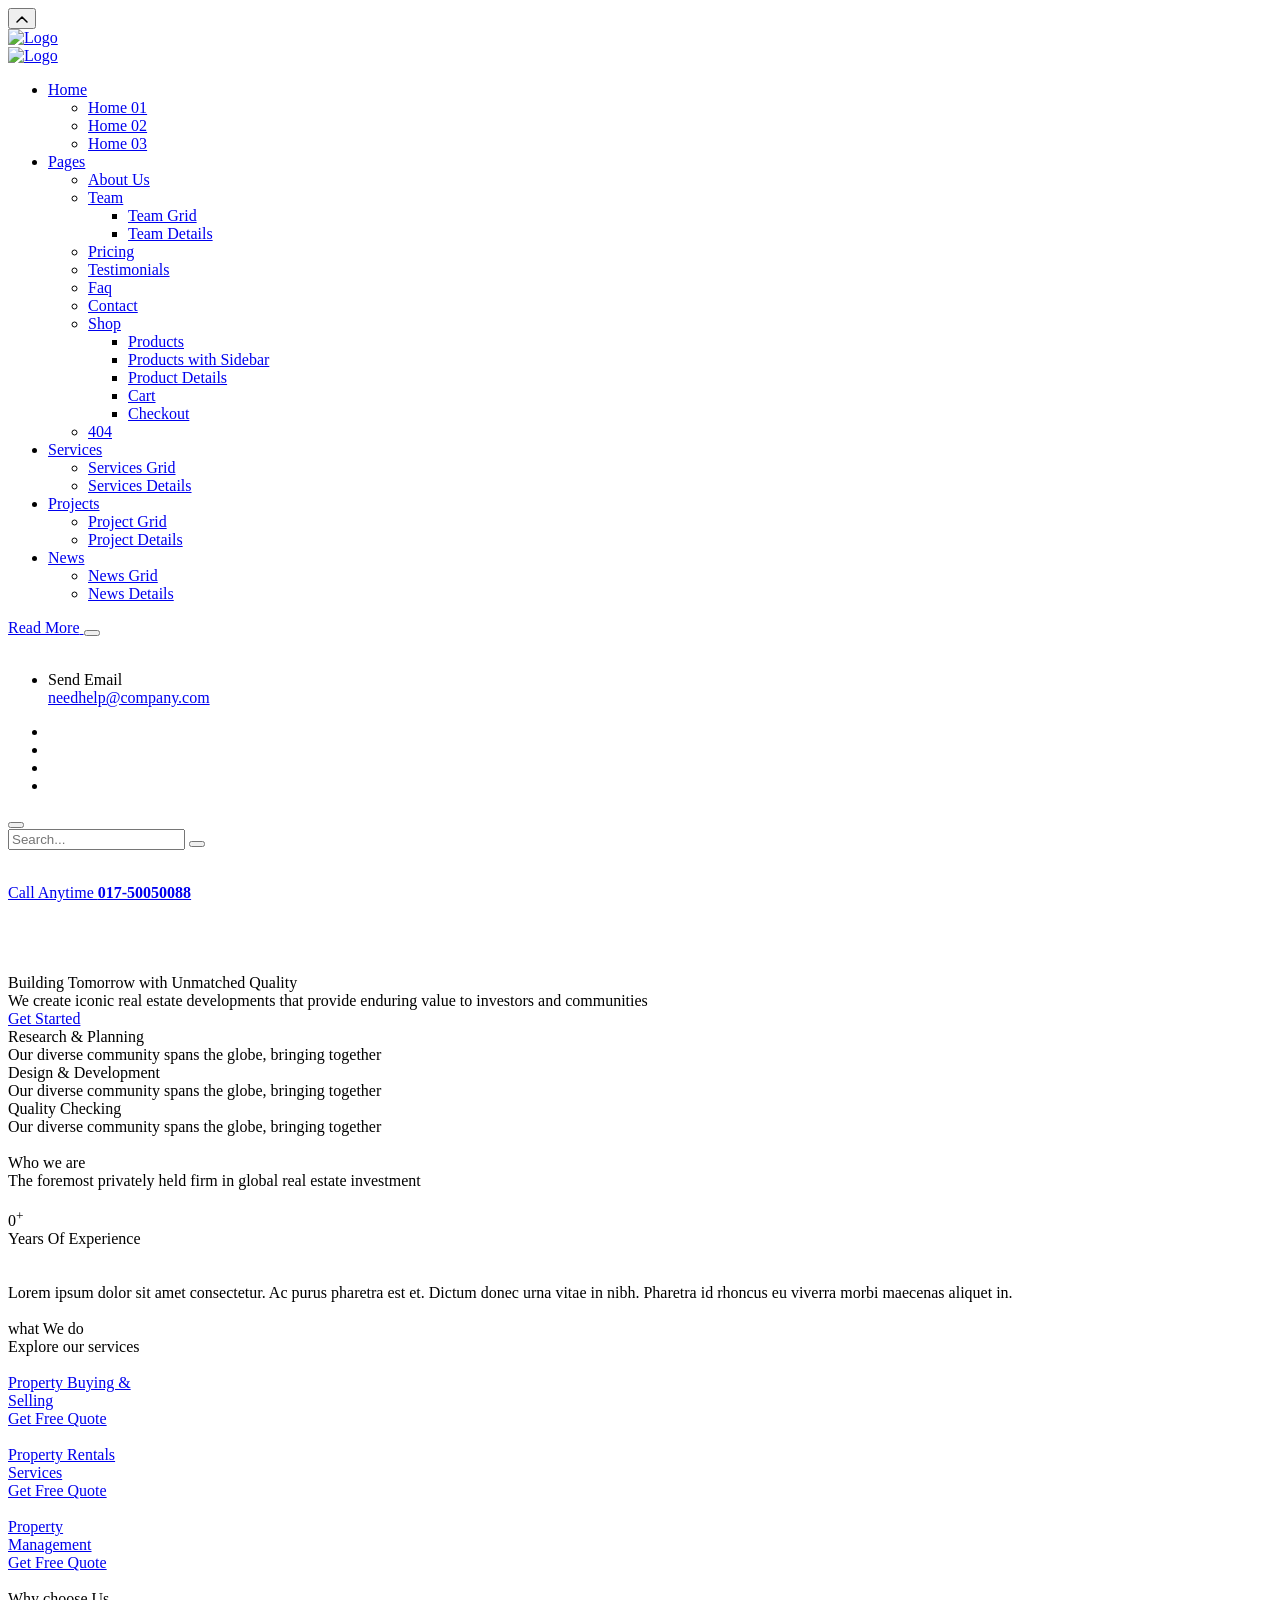
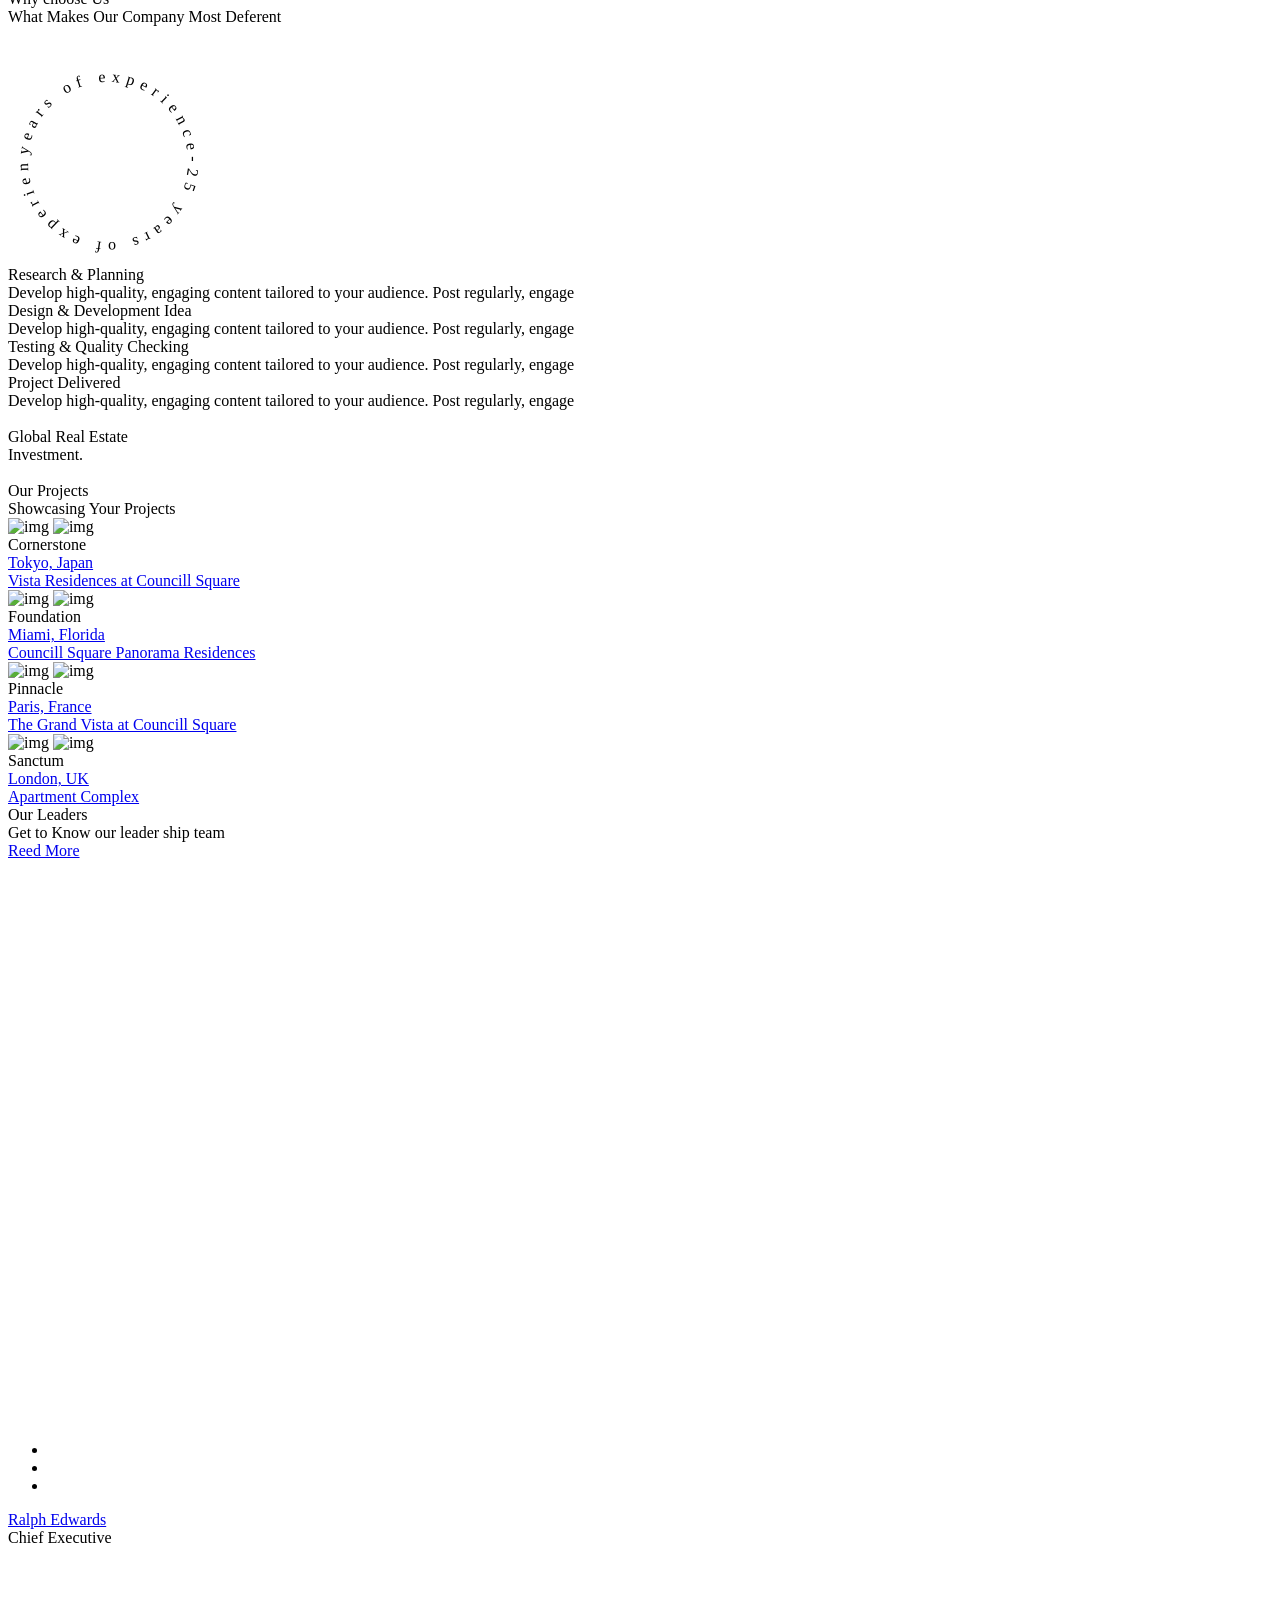
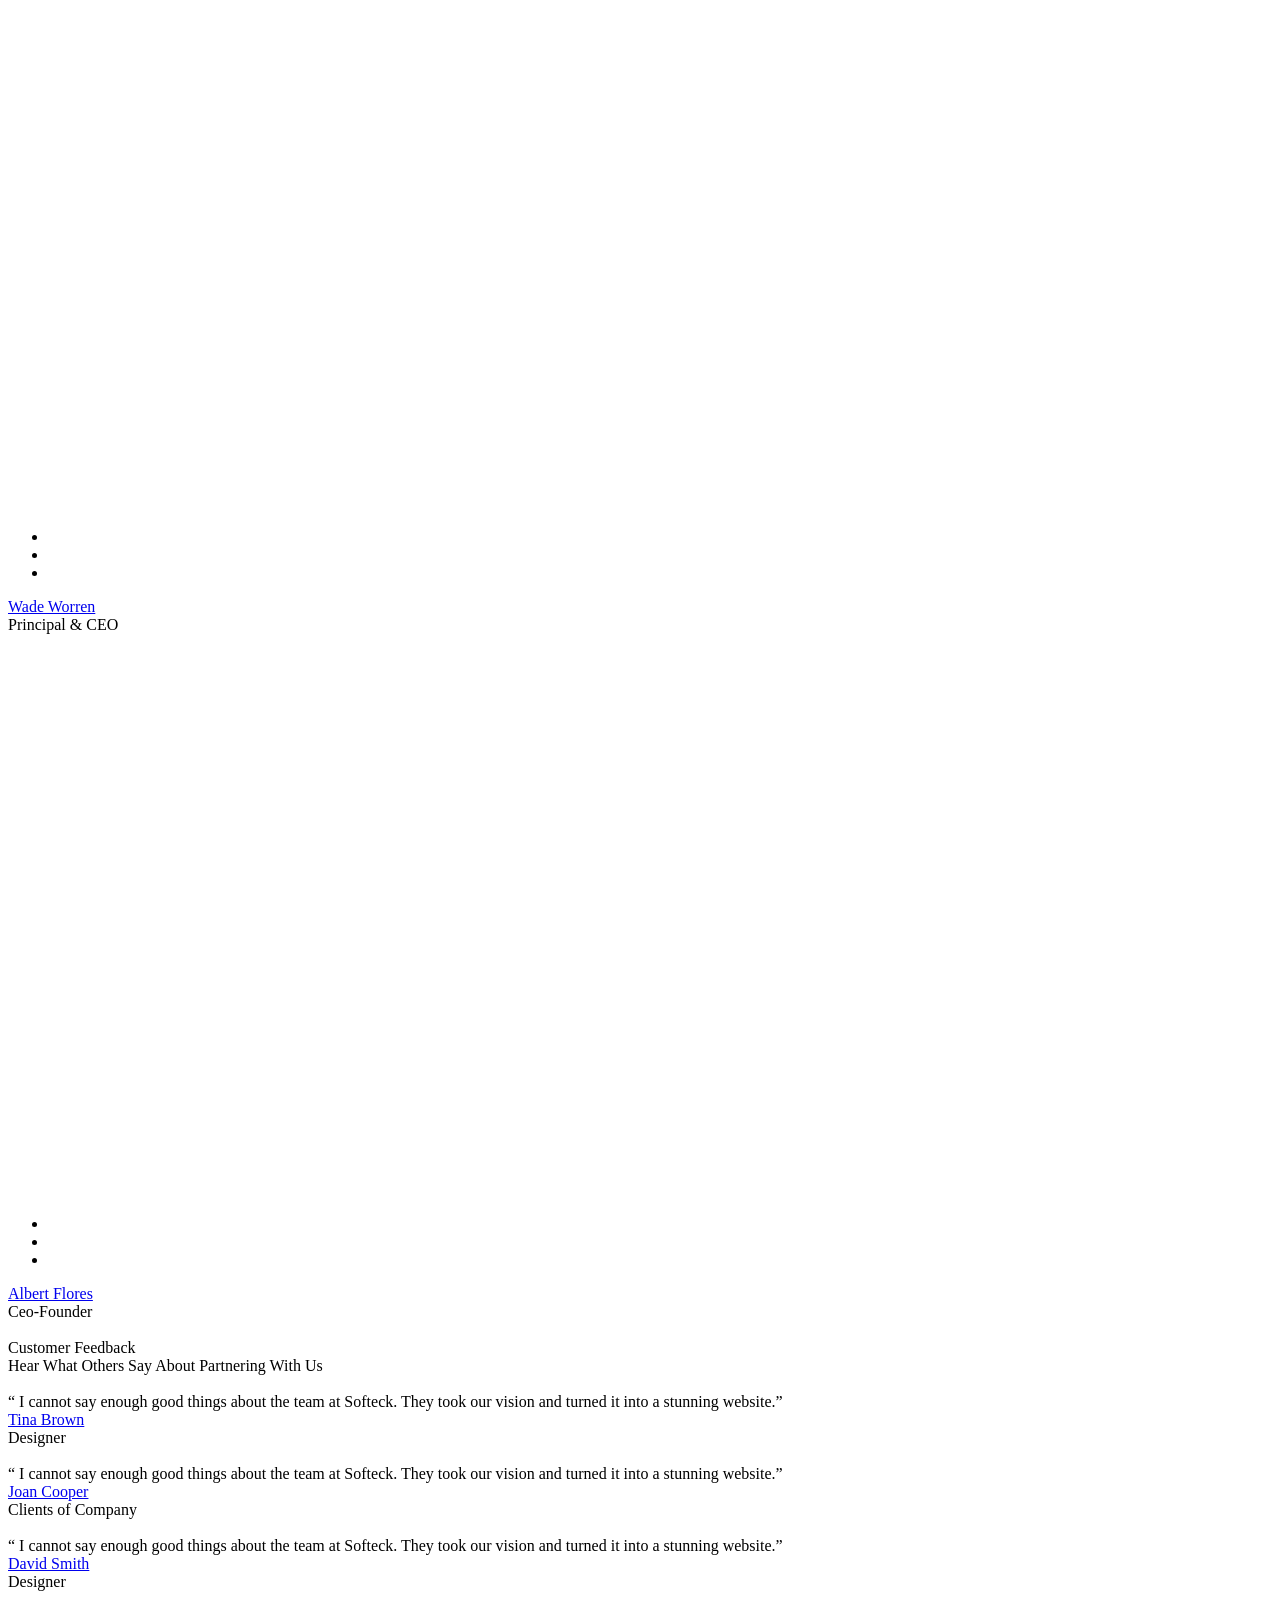
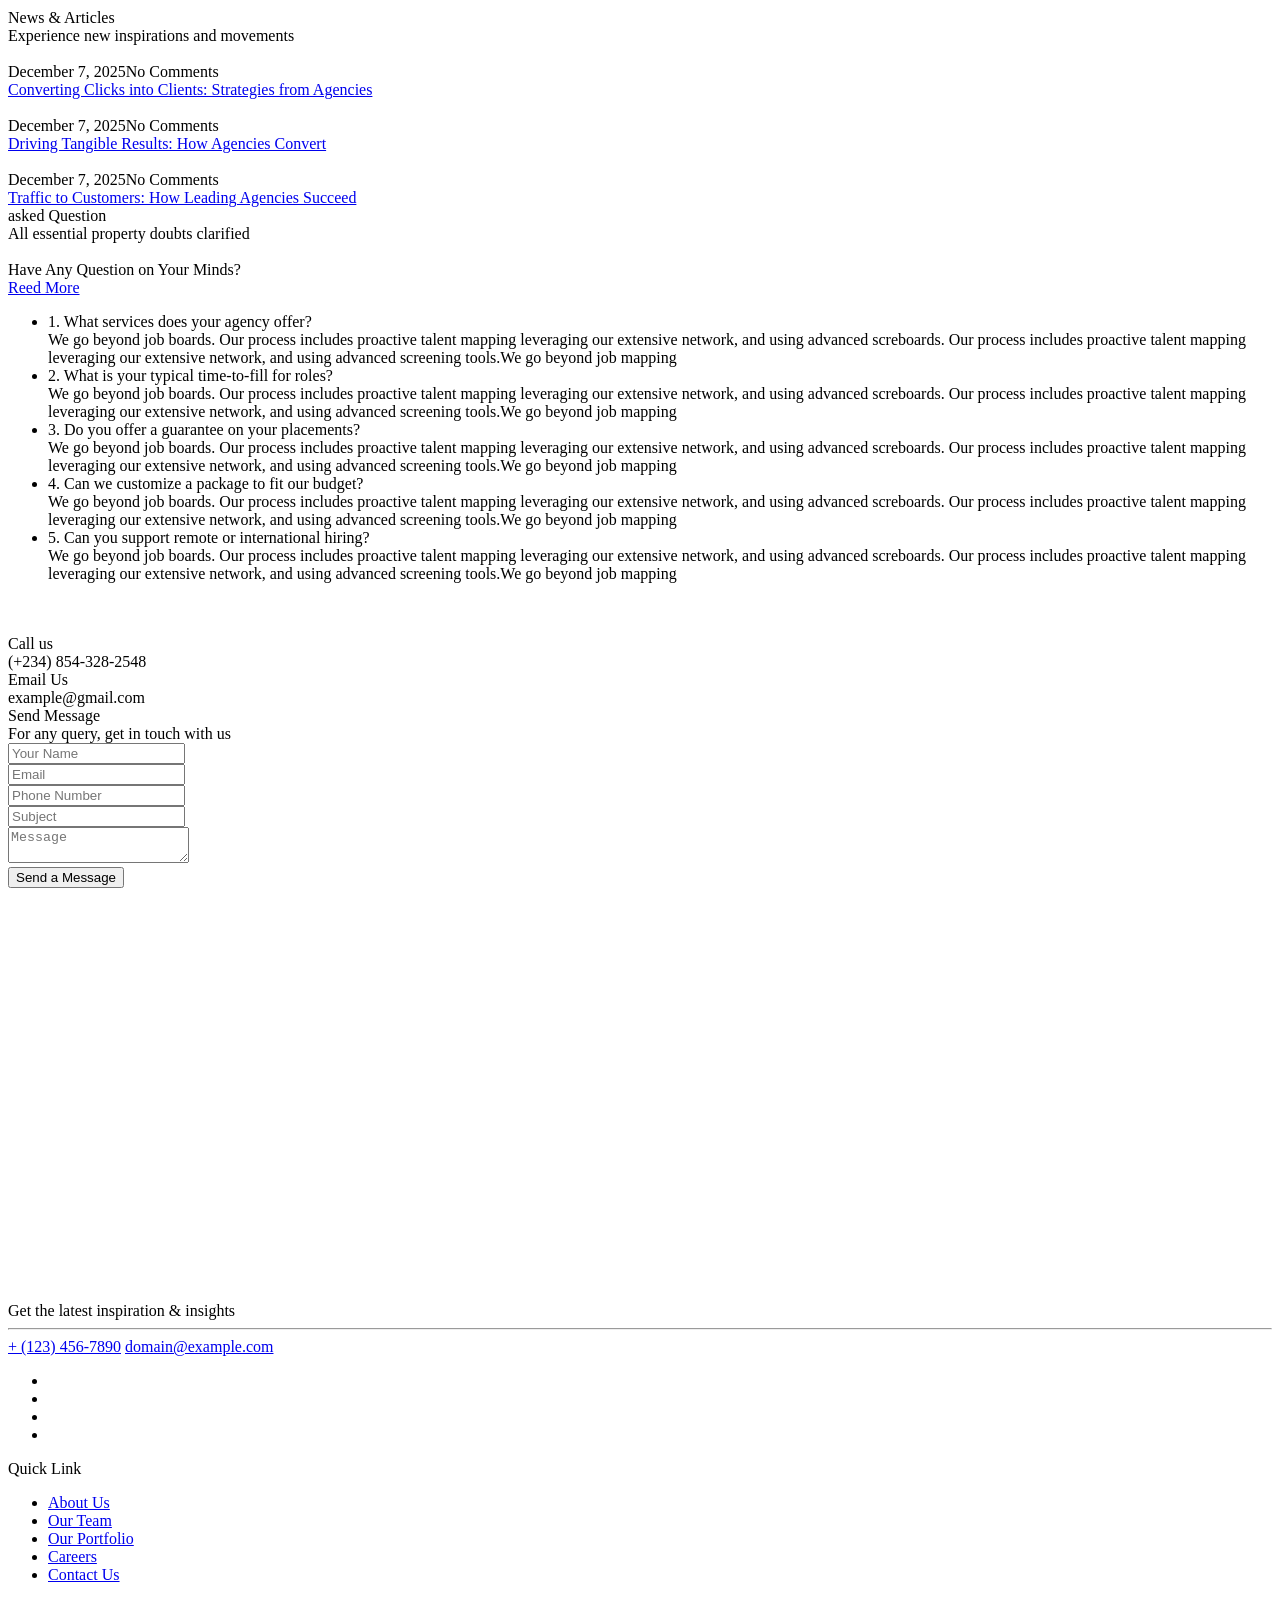
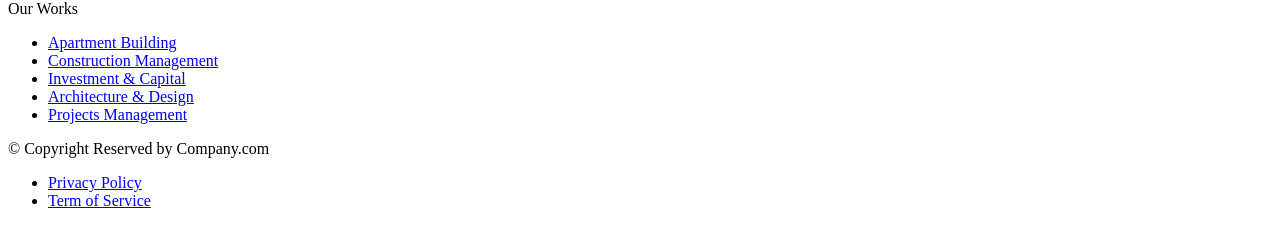
==== index.html @ 9517ced3 "Admin file" ====
<!DOCTYPE html>
<html lang="en">
<head>
  <meta charset="utf-8" />
  <title>Realest - Real Estate HTML Template | Home Page 02</title>
  <!-- Stylesheets -->
  <link href="css/bootstrap.min.css" rel="stylesheet" />
  <link href="css/style.css" rel="stylesheet" />

  <link rel="shortcut icon" href="images/favicon.png" type="image/x-icon" />
  <link rel="icon" href="images/favicon.png" type="image/x-icon" />

  <!-- Responsive -->
  <meta http-equiv="X-UA-Compatible" content="IE=edge" />
  <meta name="viewport" content="width=device-width, initial-scale=1.0" />

</head>

<body>
  <div class="page-wrapper">

    <div class="preloader"></div>

    <!-- Back-to-top start -->
    <div class="back-to-top-wrapper">
      <button id="back_to_top" type="button" class="back-to-top-btn">
        <svg width="12" height="7" viewBox="0 0 12 7" fill="none" xmlns="http://www.w3.org/2000/svg">
          <path d="M11 6L6 1L1 6" stroke="currentColor" stroke-width="1.5" stroke-linecap="round" stroke-linejoin="round" />
        </svg>
      </button>
    </div>
    <!-- Back-to-top start -->

    <!-- Main Header-->
    <header class="main-header header-style-two">
      <div class="header-lower ">
        <div class="inner-container">
          <!-- Main box -->
          <div class="main-box">
            <div class="left-box">
              <div class="logo-box">
                <div class="logo one">
                  <a href="index.html"><img src="images/logo3.png" alt="Logo" /></a>
                </div>
                <div class="logo two">
                  <a href="index.html"><img src="images/logo2.png" alt="Logo" /></a>
                </div>
              </div>
              <!--Nav Box-->
              <div class="nav-outer">
                <nav class="nav main-menu">
                  <ul class="navigation">
                    <li class="current dropdown">
                      <a href="index.html">Home</a>
                      <ul>
                        <li><a href="index.html">Home 01</a></li>
                        <li><a href="index-2.html">Home 02</a></li>
                        <li><a href="index-3.html">Home 03</a></li>
                      </ul>
                    </li>
                    <li class="dropdown"><a href="#">Pages</a>
                      <ul>
                        <li><a href="page-about.html">About Us</a></li>
                        <li class="dropdown"><a href="#">Team</a>
                          <ul>
                            <li><a href="page-team.html">Team Grid</a></li>
                            <li><a href="page-team-details.html">Team Details</a></li>
                          </ul>
                        </li>
                        <li><a href="page-pricing.html">Pricing</a></li>
                        <li><a href="page-testimonial.html">Testimonials</a></li>
                        <li><a href="page-faq.html">Faq</a></li>
                        <li><a href="page-contact.html">Contact</a></li>
                        <li class="dropdown"><a href="#">Shop</a>
                          <ul>
                            <li><a href="shop-products.html">Products</a></li>
                            <li><a href="shop-products-sidebar.html">Products with Sidebar</a></li>
                            <li><a href="shop-product-details.html">Product Details</a></li>
                            <li><a href="shop-cart.html">Cart</a></li>
                            <li><a href="shop-checkout.html">Checkout</a></li>
                          </ul>
                        </li>
                        <li><a href="page-404.html">404</a></li>
                      </ul>
                    </li>
                    <li class="dropdown"><a href="#">Services</a>
                      <ul>
                        <li><a href="page-services.html">Services Grid</a></li>
                        <li><a href="page-service-details.html">Services Details</a></li>
                      </ul>
                    </li>
                    <li class="dropdown"><a href="#">Projects</a>
                    <ul>
                      <li><a href="page-projects.html">Project Grid</a></li>
                      <li><a href="page-project-details.html">Project Details</a></li>
                    </ul>
                  </li>
                    <li class="dropdown"><a href="#">News</a>
                      <ul>
                        <li><a href="news-grid.html">News Grid</a></li>
                        <li><a href="news-details.html">News Details</a></li>
                      </ul>
                    </li>
                  </ul>
                </nav>
              </div>
            </div>

            <div class="right-box">
              <a class="theme-btn btn-style-four" href="page-about.html">
                <span class="icon">
                  <i class="fa-solid fa-arrow-right"></i>
                  <i class="fa-solid fa-arrow-right"></i>
                </span>
                <span class="btn-title">Read More</span>
              </a>
              <!--Mobile Navigation Toggler-->
              <button class="mobile-nav-toggler">
                <span></span>
                <span></span>
                <span></span>
              </button>
            </div>
          </div>
        </div>
      </div>

      <!-- Mobile Menu  -->
      <div class="mobile-menu">
        <div class="menu-backdrop"></div>
        <!--Here Menu Will Come Automatically Via Javascript / Same Menu as in Header-->
        <nav class="menu-box">
          <div class="upper-box">
            <div class="nav-logo">
              <a href="index.html"><img src="images/logo3.png" alt="" /></a>
            </div>
            <div class="close-btn"><i class="icon fa fa-times"></i></div>
          </div>
          <ul class="navigation clearfix">
            <!--Keep This Empty / Menu will come through Javascript-->
          </ul>
          <ul class="contact-list-one">
            <li>
              <i class="icon fa-regular fa-envelope"></i>
              <span class="title">Send Email</span>
              <div class="text"><a href="mailto:nedhelp@example.com">needhelp@company.com</a></div>
            </li>
          </ul>
          <ul class="social-links">
            <li>
              <a href="#"><i class="icon fab fa-twitter"></i></a>
            </li>
            <li>
              <a href="#"><i class="icon fab fa-facebook-f"></i></a>
            </li>
            <li>
              <a href="#"><i class="icon fab fa-pinterest-p"></i></a>
            </li>
            <li>
              <a href="#"><i class="icon fab fa-vimeo-v"></i></a>
            </li>
          </ul>
        </nav>
      </div>
      <!-- End Mobile Menu -->

      <!-- Header Search -->
      <div class="search-popup">
        <span class="search-back-drop"></span>
        <button class="close-search"><span class="fa fa-times"></span></button>

        <div class="search-inner">
          <form method="post" action="index.html">
            <div class="form-group">
              <input type="search" name="search-field" value="" placeholder="Search..." required="" />
              <button type="submit"><i class="fa fa-search"></i></button>
            </div>
          </form>
        </div>
      </div>
      <!-- End Header Search -->

      <!-- Sticky Header  -->
      <div class="sticky-header">
        <div class="auto-container">
          <div class="inner-container">
            <!--Logo-->
            <div class="logo">
              <a href="index.html"><img src="images/logo2.png" alt=""></a>
            </div>

            <!--Right Col-->
            <div class="nav-outer">
              <!-- Main Menu -->
              <nav class="main-menu">
                <div class="navbar-collapse show collapse clearfix">
                  <ul class="navigation clearfix">
                    <!--Keep This Empty / Menu will come through Javascript-->
                  </ul>
                </div>
              </nav>
              <!-- Main Menu End-->

              <!--Mobile Navigation Toggler-->
              <div class="mobile-nav-toggler">
                <span></span>
                <span></span>
                <span></span>
              </div>
            </div>
            
            <a href="tel:017-50050088" class="header-phone_box">
              <span class="icon"><i aria-hidden="true" class="fas fa-phone-alt"></i></span>
              <span class="info">
                Call Anytime
                <strong>017-50050088</strong>
              </span>
            </a>
          </div>
        </div>
      </div>
      <!-- End Sticky Menu -->
    </header>
    <!--End Main Header -->

    <!-- start banner-section -->
    <section class="banner-section-two">
      <div class="outer-box">
        <div class="banner-bg-box">
          <div class="swiper-container banner-h2-slider pb-0">
            <div class="swiper-wrapper">
              <div class="banner-bg swiper-slide"><img src="images/banner/banner2-1.jpg" alt=""></div>
              <div class="banner-bg swiper-slide"><img src="images/banner/banner2-2.jpg" alt=""></div>
              <div class="banner-bg swiper-slide"><img src="images/banner/banner2-1.jpg" alt=""></div>
              <div class="banner-bg swiper-slide"><img src="images/banner/banner2-2.jpg" alt=""></div>
            </div>
          </div>
        </div>
        <div class="banner-content">
          <div class="auto-container">
            <div class="row">
              <div class="banner-block-two col-xl-8">
                <div class="inner-block">
                  <div class="h1 title wow fadeInUp" data-wow-delay="200ms">Building Tomorrow with Unmatched Quality</div>
                  <div class="text wow fadeInUp" data-wow-delay="400ms">We create iconic real estate developments that provide enduring value to investors and communities</div>
                  <a class="theme-btn btn-style-four wow fadeInUp" data-wow-delay="600ms" href="page-contact.html">
                    <span class="icon">
                      <i class="fa-solid fa-arrow-right"></i>
                      <i class="fa-solid fa-arrow-right"></i>
                    </span>
                    <span class="btn-title">Get Started</span>
                  </a>
                </div>
              </div>
            </div>
          </div>
          <div class="feature-box">
            <div class="auto-container">
              <div class="row gx-3">
                <div class="feature-block col-xl-4 col-md-6">
                  <div class="inner-block">
                    <div class="icon"><i class="flaticon-set-building-plan"></i></div>
                     <div class="h4 title">Research & Planning</div>
                    <div class="text">Our diverse community spans the globe, bringing together</div>
                  </div>
                </div>
                <div class="feature-block col-xl-4 col-md-6">
                  <div class="inner-block">
                    <div class="icon"><i class="flaticon-set-building-2"></i></div>
                     <div class="h4 title">Design & Development </div>
                    <div class="text">Our diverse community spans the globe, bringing together</div>
                  </div>
                </div>
                <div class="feature-block col-xl-4 col-md-6">
                  <div class="inner-block">
                    <div class="icon"><i class="flaticon-set-investment"></i></div>
                     <div class="h4 title">Quality Checking </div>
                    <div class="text">Our diverse community spans the globe, bringing together</div>
                  </div>
                </div>
              </div>
            </div>
          </div>
        </div>
      </div>
    </section>
    <!-- end banner-section-h1 -->

    <!-- start about-section-two -->
    <section class="about-section-two">
      <div class="shape-1 bounce-x"><img src="images/icons/shape-13.png" alt=""></div>
      <div class="auto-container">
        <div class="row">
          <div class="content-column col-lg-7">
            <div class="inner-column wow fadeInUp" data-wow-delay="200ms">
              <div class="sec-title">
                 <div class="h6 sub-title">Who we are</div>
                 <div class="h2 title char-animation">The foremost privately held firm in global real estate investment</div>
              </div>
              <div class="bottom-box">
                <div class="inner-box">
                  <div class="counter-box">
                    <div class="icon"><img src="images/icons/shape-12.png" alt=""></div>
                     <div class="h2 count-box">
                      <span class="count-text" data-speed="1500" data-stop="15">0</span><sup>+</sup>
                    </div>
                     <div class="h4 title">Years Of Experience</div>
                  </div>
                  <div class="image"><img src="images/resource/about2-1.jpg" alt=""></div>
                </div>
              </div>
            </div>
          </div>
          <div class="image-column col-lg-5">
            <div class="inner-column wow fadeInUp" data-wow-delay="400ms">
              <div class="image"><img src="images/resource/about2-2.jpg" alt=""></div>
              <div class="text">Lorem ipsum dolor sit amet consectetur. Ac purus pharetra est et. Dictum donec urna vitae in nibh. Pharetra id rhoncus eu viverra morbi maecenas aliquet in.</div>
            </div>
          </div>
        </div>
      </div>
    </section>
    <!-- end about-section-two -->

    <!-- Services Section -->
    <section class="services-section">
      <div class="shape-1"><img src="images/icons/shape-14.png" alt=""></div>
      <div class="auto-container">
        <div class="sec-title text-center">
           <div class="h6 sub-title">what We do</div>
           <div class="h2 title char-animation">Explore our services</div>
        </div>
        <div class="row gx-3">
          <div class="col-xl-4 col-md-6">
            <div class="service-block wow fadeInUp" data-wow-delay="200ms">
              <div class="inner-block">
                <div class="image">
                  <img src="images/resource/service1-1.jpg" alt="">
                  <img src="images/resource/service1-1.jpg" alt="">
                  <div class="icon"><i class="flaticon-set-investment"></i></div>
                </div>
                <div class="content">
                   <div class="h4 title"><a href="page-service-details.html">Property Buying & <br>Selling</a></div>
                  <a class="btn-service-style" href="page-contact.html">Get Free Quote <i class="icon-arrow far fa-chevron-right"></i></a>
                </div>
              </div>
            </div>
          </div>
          <div class="col-xl-4 col-md-6">
            <div class="service-block wow fadeInUp" data-wow-delay="400ms">
              <div class="inner-block">
                <div class="image">
                  <img src="images/resource/service1-2.jpg" alt="">
                  <img src="images/resource/service1-2.jpg" alt="">
                  <div class="icon"><i class="flaticon-set-building-2"></i></div>
                </div>
                <div class="content">
                   <div class="h4 title"><a href="page-service-details.html">Property Rentals <br>Services </a></div>
                  <a class="btn-service-style" href="page-contact.html">Get Free Quote <i class="icon-arrow far fa-chevron-right"></i></a>
                </div>
              </div>
            </div>
          </div>
          <div class="col-xl-4 col-md-6">
            <div class="service-block wow fadeInUp" data-wow-delay="600ms">
              <div class="inner-block">
                <div class="image">
                  <img src="images/resource/service1-3.jpg" alt="">
                  <img src="images/resource/service1-3.jpg" alt="">
                  <div class="icon"><i class="flaticon-set-location"></i></div>
                </div>
                <div class="content">
                   <div class="h4 title"><a href="page-service-details.html">Property <br>Management</a></div>
                  <a class="btn-service-style" href="page-contact.html">Get Free Quote <i class="icon-arrow far fa-chevron-right"></i></a>
                </div>
              </div>
            </div>
          </div>
        </div>
      </div>
    </section>
    <!-- End Services Section -->

    <!-- start why-choose-us-section-two -->
    <section class="why-choose-us-section-two">
      <div class="bg-shape"><img src="images/icons/shape-15.png" alt=""></div>
      <div class="auto-container">
        <div class="sec-title light text-center">
           <div class="h6 sub-title">Why choose Us</div>
           <div class="h2 title char-animation">What Makes Our Company Most Deferent</div>
        </div>
        <div class="row">
          <div class="image-column col-xl-6">
            <div class="inner-column">
              <div class="image wow reveal-top tm-gsap-img-parallax overflow-hidden"><img src="images/resource/wcu2-1.jpg" alt=""></div>
              <div class="icon-box">
                <div class="icon"><img src="images/icons/wcu2-1.png" alt=""></div>
                <span>
                  <svg width="200" height="200" viewBox="0 0 200 200" xmlns="http://www.w3.org/2000/svg">
                    <defs>
                      <path id="circlePath" d="M100,100 m-80,0 a80,80 0 1,1 160,0 a80,80 0 1,1 -160,0"></path>
                    </defs>
                    <text letter-spacing="6" text-anchor="middle">
                      <textPath href="#circlePath" startOffset="50%">
                        25 years of experience-25 years of experience         </textPath>
                    </text>
                  </svg>
                </span>
              </div>
            </div>
          </div>
          <div class="content-column col-xl-6">
            <div class="inner-column">
              <div class="why-choose-us-block">
                <div class="inner-block">
                  <div class="icon"><i class="flaticon-set-residential"></i></div>
                  <div class="content">
                     <div class="h4 title">Research & Planning</div>
                    <div class="text">Develop high-quality, engaging content tailored to your audience. Post regularly, engage </div>
                  </div>
                </div>
              </div>
              <div class="why-choose-us-block">
                <div class="inner-block">
                  <div class="icon"><i class="flaticon-set-agreement"></i></div>
                  <div class="content">
                     <div class="h4 title">Design & Development Idea</div>
                    <div class="text">Develop high-quality, engaging content tailored to your audience. Post regularly, engage </div>
                  </div>
                </div>
              </div>
              <div class="why-choose-us-block">
                <div class="inner-block">
                  <div class="icon"><i class="flaticon-set-property-1"></i></div>
                  <div class="content">
                     <div class="h4 title">Testing & Quality Checking</div>
                    <div class="text">Develop high-quality, engaging content tailored to your audience. Post regularly, engage </div>
                  </div>
                </div>
              </div>
              <div class="why-choose-us-block">
                <div class="inner-block">
                  <div class="icon"><i class="flaticon-set-architecture"></i></div>
                  <div class="content">
                     <div class="h4 title">Project Delivered</div>
                    <div class="text">Develop high-quality, engaging content tailored to your audience. Post regularly, engage </div>
                  </div>
                </div>
              </div>
            </div>
          </div>
        </div>
      </div>
    </section>
    <!-- end why-choose-us-section-two -->

    <!-- start video-section -->
    <section class="video-section">
      <div class="outer-box">
        <div class="bg-image"><img src="images/resource/video1-1.jpg" alt=""></div>
        <div class="video-box wow fadeInUp" data-wow-delay="400ms">
          <a class="play-now-one play-now" href="https://www.youtube.com/watch?v=hddwAIXbKZo" data-fancybox="gallery" data-caption="">
            <i class="fa-sharp fa-solid fa-play"></i>
          </a>
           <div class="h2 title">Global Real Estate <br>Investment.</div>
        </div>
      </div>
    </section>
    <!-- end video-section -->


    <!-- Project Section -->
    <section class="project-section-two">
      <div class="shape-1 bounce-y"><img src="images/icons/shape-16.png" alt=""></div>
      <div class="auto-container">
        <div class="sec-title text-center">
           <div class="h6 sub-title">Our Projects</div>
           <div class="h2 title">Showcasing Your Projects</div>
        </div>
        <div class="row gx-3">
          <div class="col-md-6">
            <div class="project-box1 wow fadeInUp" data-wow-delay=".1s">
              <div class="inner-box">
                <div class="thumb">
                  <img src="images/resource/project1-1.jpg" alt="img">
                  <img src="images/resource/project1-1.jpg" alt="img">
                  <a href="page-project-details.html" class="arrow-icon"><i class="fa-solid fa-arrow-right"></i></a>
                  <div class="tag">Cornerstone</div>
                </div>
                <div class="content">
                  <div class="catogory-box"><a href="page-project-details.html">Tokyo, Japan</a></div>
                   <div class="h4 title"><a href="page-project-details.html">Vista Residences at Councill Square</a></div>
                </div>
              </div>
            </div>
          </div>
          <div class="col-md-6">
            <div class="project-box1 wow fadeInUp" data-wow-delay=".2s">
              <div class="inner-box">
                <div class="thumb">
                  <img src="images/resource/project1-2.jpg" alt="img">
                  <img src="images/resource/project1-2.jpg" alt="img">
                  <a href="page-project-details.html" class="arrow-icon"><i class="fa-solid fa-arrow-right"></i></a>
                  <div class="tag">Foundation</div>
                </div>
                <div class="content">
                  <div class="catogory-box"><a href="page-project-details.html">Miami, Florida</a></div>
                   <div class="h4 title"><a href="page-project-details.html">Councill Square Panorama Residences</a></div>
                </div>
              </div>
            </div>
          </div>
          <div class="col-md-6">
            <div class="project-box1 wow fadeInUp" data-wow-delay=".3s">
              <div class="inner-box">
                <div class="thumb">
                  <img src="images/resource/project1-3.jpg" alt="img">
                  <img src="images/resource/project1-3.jpg" alt="img">
                  <a href="page-project-details.html" class="arrow-icon"><i class="fa-solid fa-arrow-right"></i></a>
                  <div class="tag">Pinnacle</div>
                </div>
                <div class="content">
                  <div class="catogory-box"><a href="page-project-details.html">Paris, France</a></div>
                   <div class="h4 title"><a href="page-project-details.html">The Grand Vista at Councill Square</a></div>
                </div>
              </div>
            </div>
          </div>
          <div class="col-md-6">
            <div class="project-box1 wow fadeInUp" data-wow-delay=".4s">
              <div class="inner-box">
                <div class="thumb">
                  <img src="images/resource/project1-4.jpg" alt="img">
                  <img src="images/resource/project1-4.jpg" alt="img">
                  <a href="page-project-details.html" class="arrow-icon"><i class="fa-solid fa-arrow-right"></i></a>
                  <div class="tag">Sanctum</div>
                </div>
                <div class="content">
                  <div class="catogory-box"><a href="page-project-details.html">London, UK</a></div>
                   <div class="h4 title"><a href="page-project-details.html">Apartment Complex</a></div>
                </div>
              </div>
            </div>
          </div>
        </div>
      </div>
    </section>
    <!-- End Project Section -->

    <!-- start team section two -->
    <section class="team-section-two pt-0">
      <div class="auto-container">
        <div class="sec-title-box">
          <div class="sec-title">
             <div class="h6 sub-title">Our Leaders</div>
             <div class="h2 title">Get to Know our leader ship team</div>
          </div>
          <a class="theme-btn btn-style-two" href="page-team.html">
            <span class="icon">
              <i class="fa-solid fa-arrow-right"></i>
              <i class="fa-solid fa-arrow-right"></i>
            </span>
            <span class="btn-title">Reed More</span>
          </a>
        </div>
        <div class="row gx-4">
          <div class="team-block col-lg-4 col-md-6">
            <div class="inner-block">
              <div class="images-box">
                <div class="image"><img src="images/resource/team1-2.png" alt=""></div>
                <svg class="shape" width="304" height="543" viewBox="0 0 304 543" fill="none" xmlns="http://www.w3.org/2000/svg">
                  <path d="M304 0H103.746L0 288.319H86.8571L14.4762 543L265.397 192.212H176.127L304 0Z"></path>
                </svg>
                <ul class="social-link">
                  <li><a href="#"><i class="fa-brands fa-facebook"></i></a></li>
                  <li><a href="#"><i class="fa-brands fa-twitter"></i></a></li>
                  <li><a href="#"><i class="fa-brands fa-instagram"></i></a></li>
                </ul>
              </div>
              <div class="author-info">
                <div class="inner-box">
                   <div class="h4 name"><a href="page-team-details.html">Ralph Edwards</a></div>
                  <div class="designation">Chief Executive</div>
                </div>
              </div>
            </div>
          </div>
          <div class="team-block col-lg-4 col-md-6">
            <div class="inner-block">
              <div class="images-box">
                <div class="image"><img src="images/resource/team1-3.png" alt=""></div>
                <svg class="shape" width="304" height="543" viewBox="0 0 304 543" fill="none" xmlns="http://www.w3.org/2000/svg">
                  <path d="M304 0H103.746L0 288.319H86.8571L14.4762 543L265.397 192.212H176.127L304 0Z"></path>
                </svg>
                <ul class="social-link">
                  <li><a href="#"><i class="fa-brands fa-facebook"></i></a></li>
                  <li><a href="#"><i class="fa-brands fa-twitter"></i></a></li>
                  <li><a href="#"><i class="fa-brands fa-instagram"></i></a></li>
                </ul>
              </div>
              <div class="author-info">
                <div class="inner-box">
                   <div class="h4 name"><a href="page-team-details.html">Wade Worren</a></div>
                  <div class="designation">Principal & CEO</div>
                </div>  
              </div>
            </div>
          </div>
          <div class="team-block col-lg-4 col-md-6">
            <div class="inner-block">
              <div class="images-box">
                <div class="image"><img src="images/resource/team1-4.png" alt=""></div>
                <svg class="shape" width="304" height="543" viewBox="0 0 304 543" fill="none" xmlns="http://www.w3.org/2000/svg">
                  <path d="M304 0H103.746L0 288.319H86.8571L14.4762 543L265.397 192.212H176.127L304 0Z"></path>
                </svg>
                <ul class="social-link">
                  <li><a href="#"><i class="fa-brands fa-facebook"></i></a></li>
                  <li><a href="#"><i class="fa-brands fa-twitter"></i></a></li>
                  <li><a href="#"><i class="fa-brands fa-instagram"></i></a></li>
                </ul>
              </div>
              <div class="author-info">
                <div class="inner-box">
                   <div class="h4 name"><a href="page-team-details.html">Albert Flores</a></div>
                  <div class="designation">Ceo-Founder</div>
                </div>
              </div>
            </div>
          </div>
        </div>
      </div>
    </section>
    <!-- end team section two -->

    <!-- start testimonial section -->
    <section class="testimonial-section-two">
      <div class="outer-box">
        <div class="shape-1"><img src="images/icons/shape-17.png" alt=""></div>
        <div class="auto-container">
          <div class="sec-title-box">
            <div class="sec-title light">
               <div class="h6 sub-title">Customer Feedback</div>
               <div class="h2 title char-animation">Hear What Others Say About Partnering With Us</div>
            </div>
            <div class="arrow-box">
              <div class="testi-slide-prev"><i class="fa-solid fa-arrow-left"></i></div>
              <div class="testi-slide-next"><i class="fa-solid fa-arrow-right"></i></div>
            </div>
          </div>
          <div class="swiper-container testi-h1-slider pb-0  overflow-hidden">
            <div class="swiper-wrapper">
              <div class="testimonial-block swiper-slide">
                <div class="inner-block style-two">
                  <div class="quote-icon"><i class="fa-solid fa-quote-right"></i></div>
                  <div class="image-box">
                    <div class="inner-box">
                      <div class="image"><img src="images/resource/testi1-1.jpg" alt=""></div>
                      <div class="rating">
                        <i class="fa-solid fa-star"></i>
                        <i class="fa-solid fa-star"></i>
                        <i class="fa-solid fa-star"></i>
                        <i class="fa-solid fa-star"></i>
                        <i class="fa-solid fa-star"></i>
                      </div>
                    </div>
                  </div>
                  <div class="content-box">
                    <div class="inner-box">
                      <div class="text">“ I cannot say enough good things about the team at Softeck. They took our vision and turned it into a stunning website.”</div>
                      <div class="author-info">
                         <div class="h4 name"><a href="page-testimonial.html">Tina Brown</a></div>
                        <div class="designation">Designer</div>
                      </div>
                    </div>
                  </div>
                </div>
              </div>
              <div class="testimonial-block swiper-slide">
                <div class="inner-block style-two">
                  <div class="quote-icon"><i class="fa-solid fa-quote-right"></i></div>
                  <div class="image-box">
                    <div class="inner-box">
                      <div class="image"><img src="images/resource/testi1-2.jpg" alt=""></div>
                      <div class="rating">
                        <i class="fa-solid fa-star"></i>
                        <i class="fa-solid fa-star"></i>
                        <i class="fa-solid fa-star"></i>
                        <i class="fa-solid fa-star"></i>
                        <i class="fa-solid fa-star"></i>
                      </div>
                    </div>
                  </div>
                  <div class="content-box">
                    <div class="inner-box">
                      <div class="text">“ I cannot say enough good things about the team at Softeck. They took our vision and turned it into a stunning website.”</div>
                      <div class="author-info">
                         <div class="h4 name"><a href="page-testimonial.html">Joan Cooper</a></div>
                        <div class="designation">Clients of Company</div>
                      </div>
                    </div>
                  </div>
                </div>
              </div>
              <div class="testimonial-block swiper-slide">
                <div class="inner-block style-two">
                  <div class="quote-icon"><i class="fa-solid fa-quote-right"></i></div>
                  <div class="image-box">
                    <div class="inner-box">
                      <div class="image"><img src="images/resource/testi1-3.jpg" alt=""></div>
                      <div class="rating">
                        <i class="fa-solid fa-star"></i>
                        <i class="fa-solid fa-star"></i>
                        <i class="fa-solid fa-star"></i>
                        <i class="fa-solid fa-star"></i>
                        <i class="fa-solid fa-star"></i>
                      </div>
                    </div>
                  </div>
                  <div class="content-box">
                    <div class="inner-box">
                      <div class="text">“ I cannot say enough good things about the team at Softeck. They took our vision and turned it into a stunning website.”</div>
                      <div class="author-info">
                         <div class="h4 name"><a href="page-testimonial.html">David Smith</a></div>
                        <div class="designation">Designer</div>
                      </div>
                    </div>
                  </div>
                </div>
              </div>
            </div>
            <div class="testi-slider-dots"></div>
          </div>
        </div>
      </div>
    </section>
    <!-- end testimonial section -->

    <!-- start blog-section -->
    <section class="blog-section-two pt-0 pb-0">
      <div class="outer-box">
        <div class="shape-1 bounce-y"><img src="images/icons/shape-18.png" alt=""></div>
        <div class="auto-container">
          <div class="sec-title text-center">
             <div class="h6 sub-title">News & Articles</div>
             <div class="h2 title">Experience new inspirations and movements</div>
          </div>
          <div class="row gx-3">
            <div class="blog-block col-xl-4 col-md-6">
              <div class="inner-block">
                <div class="image-box">
                  <div class="image">
                    <img src="images/resource/blog1-1.jpg" alt="">
                    <img src="images/resource/blog1-1.jpg" alt="">
                  </div>
                  <a href="news-details.html" class="icon"><i class="fa-solid fa-arrow-right"></i></a>
                </div>
                <div class="content">
                  <div class="sub-title"><span>December 7, 2025</span>No Comments</div>
                   <div class="h4 title"><a href="news-details.html">Converting Clicks into Clients: Strategies from Agencies</a></div>
                </div>
              </div>
            </div>
            <div class="blog-block col-xl-4 col-md-6">
              <div class="inner-block">
                <div class="image-box">
                  <div class="image">
                    <img src="images/resource/blog1-2.jpg" alt="">
                    <img src="images/resource/blog1-2.jpg" alt="">
                  </div>
                  <a href="news-details.html" class="icon"><i class="fa-solid fa-arrow-right"></i></a>
                </div>
                <div class="content">
                  <div class="sub-title"><span>December 7, 2025</span>No Comments</div>
                   <div class="h4 title"><a href="news-details.html">Driving Tangible Results: How Agencies Convert</a></div>
                </div>
              </div>
            </div>
            <div class="blog-block col-xl-4 col-md-6">
              <div class="inner-block">
                <div class="image-box">
                  <div class="image">
                    <img src="images/resource/blog1-3.jpg" alt="">
                    <img src="images/resource/blog1-3.jpg" alt="">
                  </div>
                  <a href="news-details.html" class="icon"><i class="fa-solid fa-arrow-right"></i></a>
                </div>
                <div class="content">
                  <div class="sub-title"><span>December 7, 2025</span>No Comments</div>
                   <div class="h4 title"><a href="news-details.html">Traffic to Customers: How Leading Agencies Succeed</a></div>
                </div>
              </div>
            </div>
          </div>
        </div>
      </div>
    </section>
    <!-- end blog-section -->

    <!-- start faq-section -->
    <section class="faq-section-two">
      <div class="auto-container">
        <div class="row">
          <div class="content-column col-xl-6">
            <div class="inner-coloumn wow fadeInUp" data-wow-delay="200ms">
              <div class="sec-title">
                 <div class="h6 sub-title">asked Question</div>
                 <div class="h2 title char-animation">All essential property doubts clarified</div>
              </div>
              <div class="info-box">
                <div class="image"><img src="images/resource/faq2-1.jpg" alt=""></div>
                <div class="content">
                   <div class="h4 title">Have Any Question on Your Minds?</div>
                  <a class="theme-btn btn-style-four" href="page-faq.html">
                    <span class="icon">
                      <i class="fa-solid fa-arrow-right"></i>
                      <i class="fa-solid fa-arrow-right"></i>
                    </span>
                    <span class="btn-title">Reed More</span>
                  </a>
                </div>
              </div>
            </div>
          </div>
          <div class="faq-column col-xl-6">
            <div class="inner-column wow fadeInUp" data-wow-delay="400ms">
              <div class="faq-box">
                <div class="inner-box">
                  <ul class="accordion-box">
                    <!--Block-->
                    <li class="accordion block">
                      <div class="acc-btn active">1. What services does your agency offer?
                        <i class="icon fa-solid fa-chevron-down"></i>
                      </div>
                      <div class="acc-content">
                        <div class="content">
                          <div class="text">We go beyond job boards. Our process includes proactive talent mapping leveraging our extensive network, and using advanced screboards. Our process includes proactive talent mapping leveraging our extensive network, and using advanced screening tools.We go beyond job mapping</div>
                        </div>
                      </div>
                    </li>
                    <!--Block-->
                    <li class="accordion block active-block">
                      <div class="acc-btn">2. What is your typical time-to-fill for roles?
                        <i class="icon fa-solid fa-chevron-down"></i>
                      </div>
                      <div class="acc-content current">
                        <div class="content">
                          <div class="text">We go beyond job boards. Our process includes proactive talent mapping leveraging our extensive network, and using advanced screboards. Our process includes proactive talent mapping leveraging our extensive network, and using advanced screening tools.We go beyond job mapping</div>
                        </div>
                      </div>
                    </li>
                    <!--Block-->
                    <li class="accordion block">
                      <div class="acc-btn">3. Do you offer a guarantee on your placements?
                        <i class="icon fa-solid fa-chevron-down"></i>
                      </div>
                      <div class="acc-content">
                        <div class="content">
                          <div class="text">We go beyond job boards. Our process includes proactive talent mapping leveraging our extensive network, and using advanced screboards. Our process includes proactive talent mapping leveraging our extensive network, and using advanced screening tools.We go beyond job mapping</div>
                        </div>
                      </div>
                    </li>
                    <!--Block-->
                    <li class="accordion block">
                      <div class="acc-btn">4. Can we customize a package to fit our budget?
                        <i class="icon fa-solid fa-chevron-down"></i>
                      </div>
                      <div class="acc-content">
                        <div class="content">
                          <div class="text">We go beyond job boards. Our process includes proactive talent mapping leveraging our extensive network, and using advanced screboards. Our process includes proactive talent mapping leveraging our extensive network, and using advanced screening tools.We go beyond job mapping</div>
                        </div>
                      </div>
                    </li>
                    <!--Block-->
                    <li class="accordion block">
                      <div class="acc-btn">5. Can you support remote or international hiring?
                        <i class="icon fa-solid fa-chevron-down"></i>
                      </div>
                      <div class="acc-content">
                        <div class="content">
                          <div class="text">We go beyond job boards. Our process includes proactive talent mapping leveraging our extensive network, and using advanced screboards. Our process includes proactive talent mapping leveraging our extensive network, and using advanced screening tools.We go beyond job mapping</div>
                        </div>
                      </div>
                    </li>
                  </ul>
                </div>
              </div>
            </div>
          </div>
        </div>
      </div>
    </section>
    <!-- end faq-section -->

    <!-- start conatct-section-two -->
    <section class="conatct-section-two">
      <div class="outer-box">
        <div class="shape-1"><img src="images/icons/shape-19.png" alt=""></div>
        <div class="row">
          <div class="image-column col-lg-6">
            <div class="inner-column">
              <div class="image"><img src="images/resource/conatct2-1.jpg" alt=""></div>
              <div class="info-box">
                <div class="info">
                  <div class="icon"><i class="fa-sharp fa-light fa-phone"></i></div>
                  <div class="content">
                    <span>Call us</span>
                     <div class="h5 title">(+234) 854-328-2548</div>
                  </div>
                </div>
                <div class="info">
                  <div class="icon"><i class="fa-sharp fa-light fa-envelope"></i></div>
                  <div class="content">
                    <span>Email Us</span>
                     <div class="h5 title">example@gmail.com</div>
                  </div>
                </div>
              </div>
            </div>
          </div>
          <div class="form-column col-lg-6">
            <div class="inner-column">
              <div class="sec-title">
                 <div class="h6 sub-title">Send Message</div>
                 <div class="h2 title char-animation">For any query, get in touch with us</div>
              </div>
              <div class="form-box">
                <div class="inner-box">
                  <form action="#">
                    <div class="row gx-3">
                      <div class="col-sm-6 wow fadeInUp animated" data-wow-delay=".2s">
                        <div class="form-clt">
                          <input type="text" name="name" id="name" placeholder="Your Name" required="">
                        </div>
                      </div>
                      <div class="col-sm-6 wow fadeInUp animated" data-wow-delay=".4s">
                        <div class="form-clt">
                          <input type="email" name="email" id="email" placeholder="Email">
                        </div>
                      </div>
                      <div class="col-sm-6 wow fadeInUp animated" data-wow-delay=".6s">
                        <div class="form-clt">
                          <input name="tel" id="tel" type="tel" placeholder="Phone Number">
                        </div>
                      </div>
                      <div class="col-sm-6 wow fadeInUp animated" data-wow-delay=".6s">
                        <div class="form-clt">
                          <input name="name" id="name2" type="text" placeholder="Subject">
                        </div>
                      </div>
                      <div class="col-sm-12 wow fadeInUp animated" data-wow-delay=".2s">
                        <div class="form-clt">
                          <textarea name="form_message" class="required" placeholder="Message"></textarea>
                        </div>
                      </div>
                      <div class="col-sm-12 wow fadeInUp animated" data-wow-delay=".2s">
                        <button class="theme-btn btn-style-three" type="submit">
                          <span class="btn-title">Send a Message </span>
                        </button>
                      </div>
                    </div>
                  </form>
                </div>
              </div>
            </div>
          </div>
        </div>
      </div>
    </section>
    <!-- end conatct-section-two -->

    <!-- start client section -->
    <section class="client-section">
      <div class="auto-container">
        <div class="row">
          <div class="client-box one col-lg-12">
            <div class="swiper-container client-h2-slider pb-0">
              <div class="swiper-wrapper">
                <div class="client-block swiper-slide">
                  <div class="inner-block">
                    <div class="image"><img src="images/icons/client1-1.png" alt=""></div>
                  </div>
                </div>
                <div class="client-block swiper-slide">
                  <div class="inner-block">
                    <div class="image"><img src="images/icons/client1-2.png" alt=""></div>
                  </div>
                </div>
                <div class="client-block swiper-slide">
                  <div class="inner-block">
                    <div class="image"><img src="images/icons/client1-3.png" alt=""></div>
                  </div>
                </div>
                <div class="client-block swiper-slide">
                  <div class="inner-block">
                    <div class="image"><img src="images/icons/client1-4.png" alt=""></div>
                  </div>
                </div>
                <div class="client-block swiper-slide">
                  <div class="inner-block">
                    <div class="image"><img src="images/icons/client1-5.png" alt=""></div>
                  </div>
                </div>
                <div class="client-block swiper-slide">
                  <div class="inner-block">
                    <div class="image"><img src="images/icons/client1-1.png" alt=""></div>
                  </div>
                </div>
                <div class="client-block swiper-slide">
                  <div class="inner-block">
                    <div class="image"><img src="images/icons/client1-2.png" alt=""></div>
                  </div>
                </div>
                <div class="client-block swiper-slide">
                  <div class="inner-block">
                    <div class="image"><img src="images/icons/client1-3.png" alt=""></div>
                  </div>
                </div>
                <div class="client-block swiper-slide">
                  <div class="inner-block">
                    <div class="image"><img src="images/icons/client1-4.png" alt=""></div>
                  </div>
                </div>
                <div class="client-block swiper-slide">
                  <div class="inner-block">
                    <div class="image"><img src="images/icons/client1-5.png" alt=""></div>
                  </div>
                </div>
              </div>
            </div>
          </div>
          <div class="client-box">
            <div class="swiper-container client-h2-slider pb-0">
              <div class="swiper-wrapper">
                <div class="client-block swiper-slide">
                  <div class="inner-block">
                    <div class="image"><img src="images/icons/client1-3.png" alt=""></div>
                  </div>
                </div>
                <div class="client-block swiper-slide">
                  <div class="inner-block">
                    <div class="image"><img src="images/icons/client1-4.png" alt=""></div>
                  </div>
                </div>
                <div class="client-block swiper-slide">
                  <div class="inner-block">
                    <div class="image"><img src="images/icons/client1-5.png" alt=""></div>
                  </div>
                </div>
                <div class="client-block swiper-slide">
                  <div class="inner-block">
                    <div class="image"><img src="images/icons/client1-1.png" alt=""></div>
                  </div>
                </div>
                <div class="client-block swiper-slide">
                  <div class="inner-block">
                    <div class="image"><img src="images/icons/client1-2.png" alt=""></div>
                  </div>
                </div>
                <div class="client-block swiper-slide">
                  <div class="inner-block">
                    <div class="image"><img src="images/icons/client1-3.png" alt=""></div>
                  </div>
                </div>
                <div class="client-block swiper-slide">
                  <div class="inner-block">
                    <div class="image"><img src="images/icons/client1-4.png" alt=""></div>
                  </div>
                </div>
                <div class="client-block swiper-slide">
                  <div class="inner-block">
                    <div class="image"><img src="images/icons/client1-5.png" alt=""></div>
                  </div>
                </div>
                <div class="client-block swiper-slide">
                  <div class="inner-block">
                    <div class="image"><img src="images/icons/client1-1.png" alt=""></div>
                  </div>
                </div>
                <div class="client-block swiper-slide">
                  <div class="inner-block">
                    <div class="image"><img src="images/icons/client1-2.png" alt=""></div>
                  </div>
                </div>
              </div>
            </div>
          </div>
        </div>
      </div>
    </section>
    <!-- end client section -->

    <!-- Main Footer -->
    <footer class="main-footer footer-style-one">
      <div class="shape-1"><img src="images/resource/footer1-1.png" alt=""></div>
      <!-- Widgets Section -->
      <div class="widgets-section">
        <div class="anim-icon"><img src="images/icons/footer-h1-2.png" alt=""></div>
        <div class="auto-container">
          <div class="row align-items-center">
            <!-- Footer Column -->
            <div class="footer-column col-lg-5">
              <div class="footer-widget about-widget wow fadeInLeft">
                <div class="footer-logo"><img src="images/logo3.png" alt=""></div>
              </div>
            </div>
            <!-- footer column -->
            <div class="footer-column col-lg-2">
            </div>
            <div class="footer-column style-two col-lg-5">
              <div class="footer-widget subscribe-widget wow fadeInLeft" data-wow-delay="200ms">
                 <div class="h5 text">Get the latest inspiration & insights</div>
              </div>
            </div>
          </div>
          <hr class="mb-40">
          <div class="row">
            <!-- Footer Column -->
            <div class="footer-column border-0 col-lg-5 col-md-4">
              <div class="footer-widget about-widget wow fadeInLeft">
                <div class="widget-content">
                  <div class="contact-area">
                    <a class="phone" href="tel:01750050088">+ (123) 456-7890</a>
                    <a class="mail" href="mailto:domain@example.com">domain@example.com</a>
                  </div>
                  <div class="social-widget mt-30">
                    <ul class="social-icon-list1 mb-5 mb-lg-0">
                      <li><a href="#"><i class="fab fa-twitter"></i></a></li>
                      <li><a href="#"><i class="fab fa-facebook-f"></i></a></li>
                      <li><a href="#"><i class="fab fa-pinterest-p"></i></a></li>
                      <li><a href="#"><i class="fab fa-instagram"></i></a></li>
                    </ul>
                  </div>
                </div>
              </div>
            </div>
            <!-- footer column -->
            <div class="footer-column border-0 col-lg-2 col-md-1">
            </div>
            <div class="footer-column style-two border-0 col-lg-5 col-md-7">
              <div class="row d-block d-md-flex">
                <div class="footer-widget links-widget col wow fadeInLeft" data-wow-delay="400ms">
                   <div class="h5 widget-title">Quick Link</div>
                  <div class="widget-content mb-5 mb-sm-0">
                    <ul class="user-links">
                      <li><a href="#">About Us</a></li>
                      <li><a href="#">Our Team</a></li>
                      <li><a href="#">Our Portfolio</a></li>
                      <li><a href="#">Careers</a></li>
                      <li><a href="#">Contact Us</a></li>
                    </ul>
                  </div>
                </div>
                <div class="footer-widget style-two links-widget col wow fadeInLeft" data-wow-delay="400ms">
                   <div class="h5 widget-title">Our Works</div>
                  <div class="widget-content">
                    <ul class="user-links">
                      <li><a href="#">Apartment Building</a></li>
                      <li><a href="#">Construction Management</a></li>
                      <li><a href="#">Investment & Capital</a></li>
                      <li><a href="#">Architecture & Design</a></li>
                      <li><a href="#">Projects Management</a></li>
                    </ul>
                  </div>
                </div>
              </div>
            </div>
          </div>

          <div class="footer-bottom">
            <div class="inner-container justify-content-center justify-content-sm-between">
              <p class="copyright-text">© Copyright Reserved by Company.com</p>
              <ul class="d-flex align-items-center gap-3">
                <li><a href="#0">Privacy Policy</a></li>
                <li><a href="#0">Term of Service</a></li>
              </ul>
            </div>
          </div>
        </div>
      </div>
    </footer>
    <!--End Main Footer -->


  </div>
<!-- End Page Wrapper -->

<script src="js/jquery.js"></script>
<script src="js/popper.min.js"></script>
<script src="js/bootstrap.min.js"></script>
<script src="js/jquery.fancybox.js"></script>
<script src="js/jquery-ui.js"></script>
<script src="js/wow.js"></script>
<script src="js/select2.min.js"></script>
<script src="js/appear.js"></script>
<script src="js/bxslider.js"></script>
<script src="js/knob.js"></script>
<script src="js/swiper.min.js"></script>
<script src="js/aos.js"></script>
<script src="js/gsap.min.js"></script>
<script src="js/ScrollTrigger.min.js"></script>
<script src="js/splitType.js"></script>
<script src="js/gsap-scroll-smoother.js"></script>
<script src="js/gsap-scroll-to-plugin.js"></script>
<script src="js/SplitText.min.js"></script>
<script src="js/custom-gsap.js"></script>
<script src="js/script.js"></script>
</body>
</html>
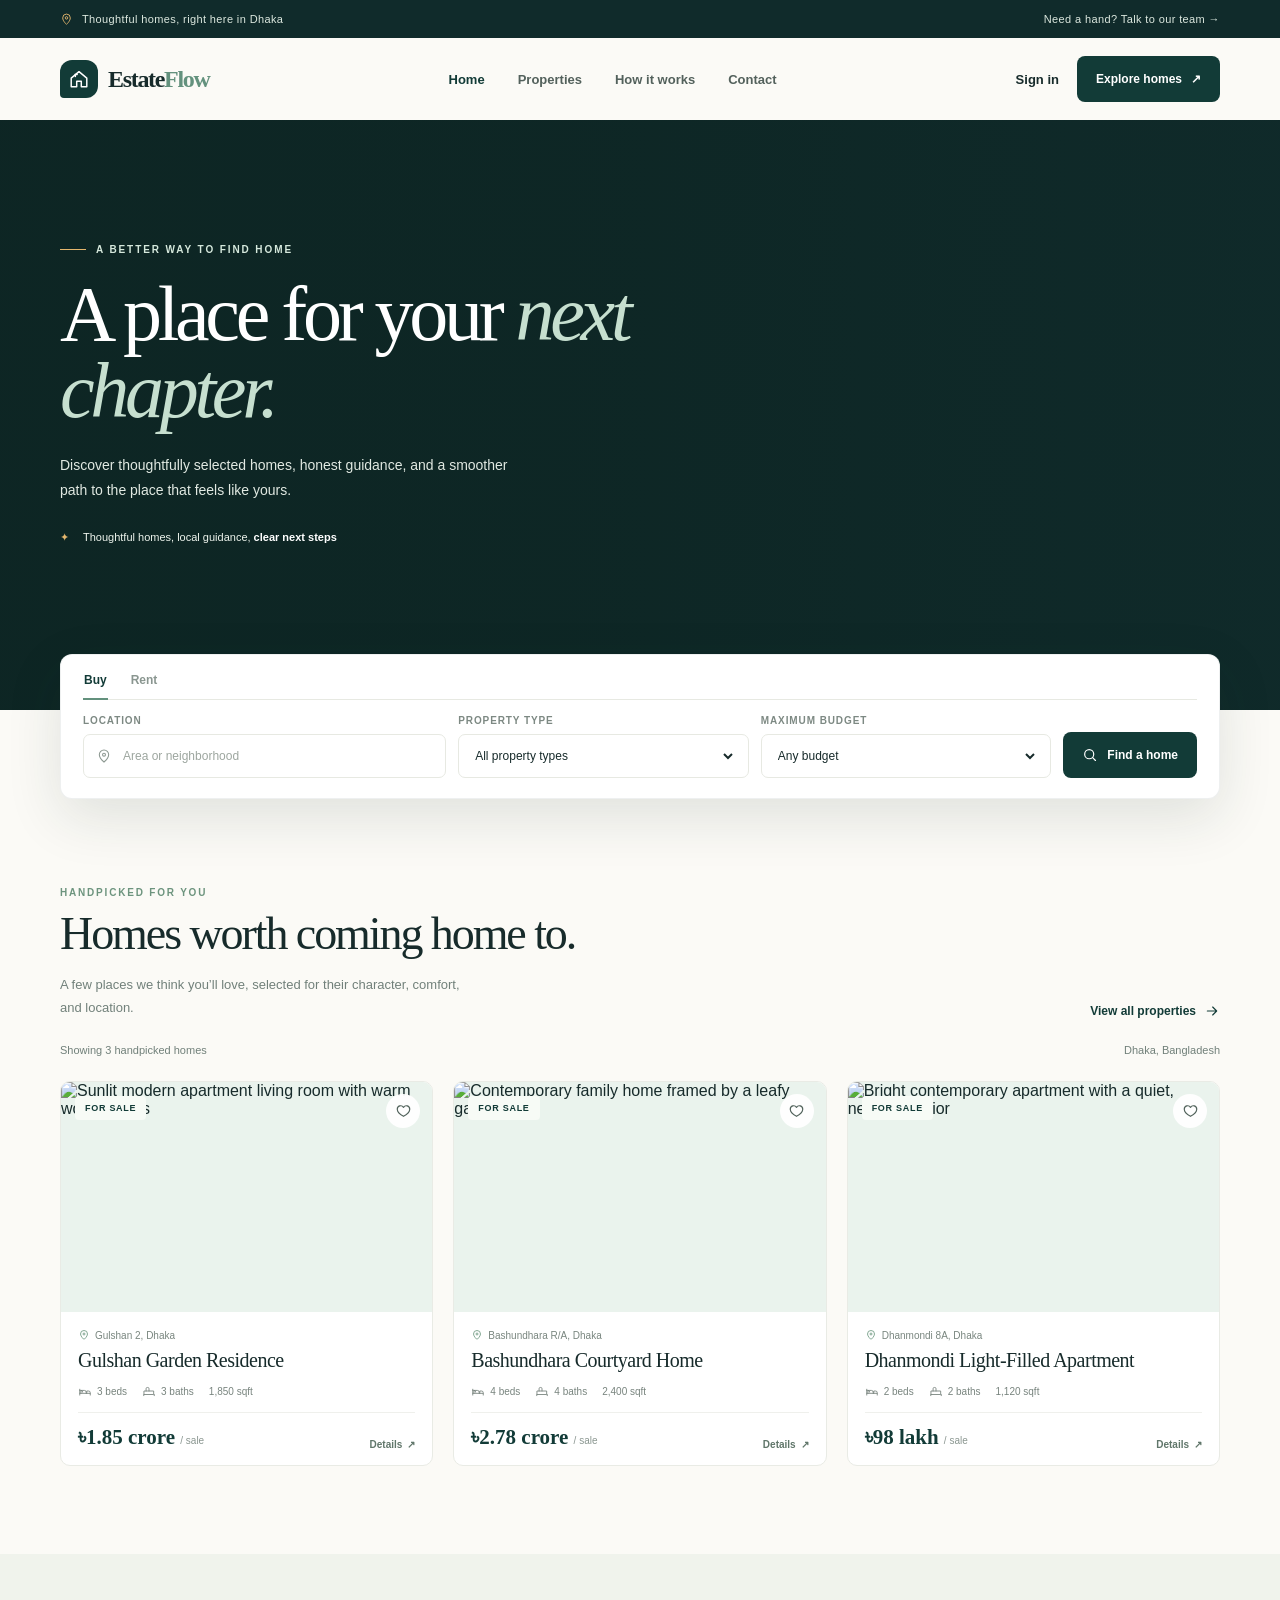
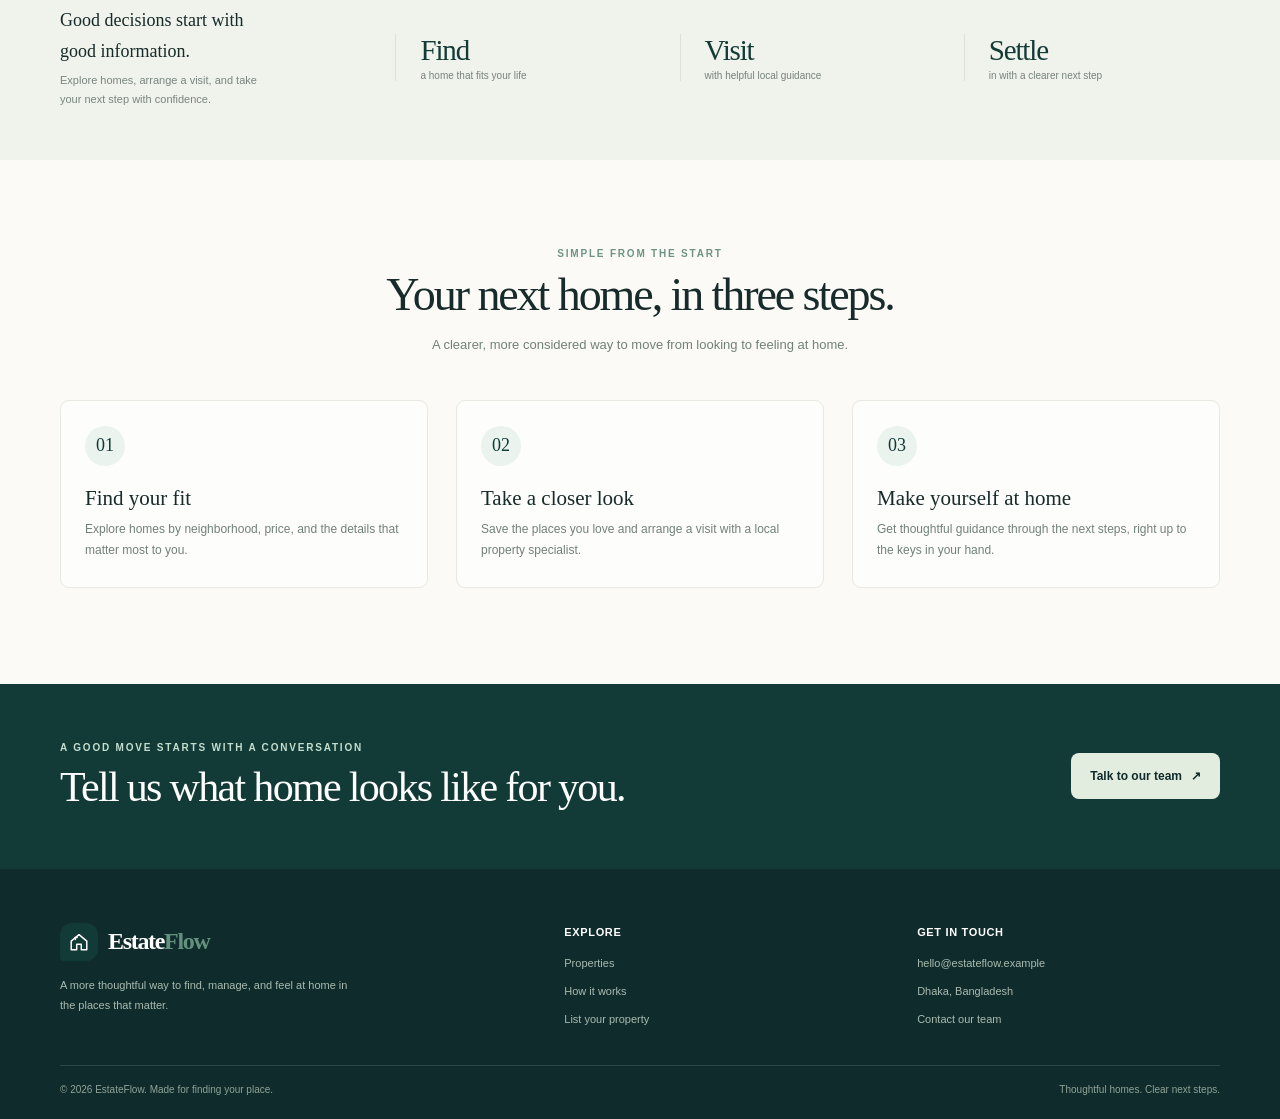
==== commit 8bd84c08: "index pags" ====
--- a/index.html
+++ b/index.html
@@ -1,1208 +1,705 @@
 <!DOCTYPE html>
 <html lang="en">
 <head>
-  <meta charset="utf-8" />
-  <title>Realest - Real Estate HTML Template | Home Page 02</title>
-  <!-- Stylesheets -->
-  <link href="css/bootstrap.min.css" rel="stylesheet" />
-  <link href="css/style.css" rel="stylesheet" />
-
-  <link rel="shortcut icon" href="images/favicon.png" type="image/x-icon" />
-  <link rel="icon" href="images/favicon.png" type="image/x-icon" />
-
-  <!-- Responsive -->
-  <meta http-equiv="X-UA-Compatible" content="IE=edge" />
-  <meta name="viewport" content="width=device-width, initial-scale=1.0" />
-
+  <meta charset="utf-8">
+  <meta name="viewport" content="width=device-width, initial-scale=1">
+  <meta name="theme-color" content="#102b2b">
+  <meta name="description" content="Find a home that feels like yours with EstateFlow. Explore thoughtfully selected properties for sale and rent.">
+  <title>EstateFlow | Find your place</title>
+  <style>
+    :root {
+      color-scheme: light;
+      --ink: #172b2b;
+      --muted: #71807a;
+      --green: #123b37;
+      --green-deep: #102b2b;
+      --teal: #c9e6d9;
+      --mint: #eaf3ed;
+      --paper: #fbfaf6;
+      --line: #e7e9e2;
+      --white: #fff;
+      --gold: #e4b66d;
+      --serif: Georgia, "Times New Roman", serif;
+      --sans: "Segoe UI", Arial, sans-serif;
+    }
+
+    * { box-sizing: border-box; }
+    html { scroll-behavior: smooth; }
+    body {
+      margin: 0;
+      color: var(--ink);
+      background: var(--paper);
+      font-family: var(--sans);
+      -webkit-font-smoothing: antialiased;
+    }
+    a { color: inherit; text-decoration: none; }
+    button, input, select { font: inherit; }
+    button, a { -webkit-tap-highlight-color: transparent; }
+    button:focus-visible, a:focus-visible, input:focus-visible, select:focus-visible {
+      outline: 3px solid #5b9e85;
+      outline-offset: 3px;
+    }
+    .shell { width: min(1160px, calc(100% - 48px)); margin-inline: auto; }
+
+    .topline {
+      height: 38px;
+      color: #dce8df;
+      background: var(--green-deep);
+      font-size: 11px;
+      letter-spacing: .035em;
+    }
+    .topline-inner { display: flex; align-items: center; justify-content: space-between; height: 100%; }
+    .topline-note { display: flex; align-items: center; gap: 9px; }
+    .topline-note svg { color: var(--gold); }
+    .topline-link { color: #dce8df; transition: color .2s ease; }
+    .topline-link:hover { color: var(--teal); }
+
+    .header { position: relative; z-index: 3; background: var(--paper); }
+    .nav {
+      display: flex;
+      height: 82px;
+      align-items: center;
+      justify-content: space-between;
+      gap: 28px;
+    }
+    .brand { display: inline-flex; align-items: center; gap: 10px; flex-shrink: 0; }
+    .brand-mark {
+      display: grid;
+      width: 38px;
+      height: 38px;
+      place-items: center;
+      color: var(--white);
+      background: var(--green);
+      border-radius: 12px 12px 12px 4px;
+    }
+    .brand-name { font-family: var(--serif); font-size: 24px; font-weight: 700; letter-spacing: -.055em; }
+    .brand-name span { color: #63917d; }
+    .nav-links { display: flex; align-items: center; gap: 33px; margin: 0; padding: 0; list-style: none; }
+    .nav-links a { color: #53615c; font-size: 13px; font-weight: 600; transition: color .2s ease; }
+    .nav-links a:hover, .nav-links a[aria-current="page"] { color: var(--green); }
+    .nav-actions { display: flex; align-items: center; gap: 18px; }
+    .sign-in { font-size: 13px; font-weight: 600; }
+    .button {
+      display: inline-flex;
+      min-height: 46px;
+      align-items: center;
+      justify-content: center;
+      gap: 9px;
+      padding: 0 19px;
+      border: 0;
+      border-radius: 8px;
+      color: var(--white);
+      background: var(--green);
+      cursor: pointer;
+      font-size: 12px;
+      font-weight: 700;
+      transition: background .2s ease, transform .2s ease;
+    }
+    .button:hover { background: #20554b; transform: translateY(-1px); }
+    .button svg { width: 16px; height: 16px; }
+    .menu-toggle { display: none; width: 42px; height: 42px; align-items: center; justify-content: center; border: 1px solid var(--line); border-radius: 8px; color: var(--green); background: transparent; cursor: pointer; }
+
+    .hero {
+      position: relative;
+      display: flex;
+      min-height: 590px;
+      align-items: center;
+      overflow: hidden;
+      color: var(--white);
+      background: var(--green-deep);
+      isolation: isolate;
+    }
+    .hero::before {
+      position: absolute;
+      z-index: -2;
+      inset: 0;
+      background: url("https://images.unsplash.com/photo-1600607687939-ce8a6c25118c?auto=format&fit=crop&w=2200&q=85") center 48% / cover;
+      content: "";
+    }
+    .hero::after {
+      position: absolute;
+      z-index: -1;
+      inset: 0;
+      background: linear-gradient(90deg, rgba(13, 37, 35, .89) 0%, rgba(13, 37, 35, .76) 42%, rgba(13, 37, 35, .17) 100%);
+      content: "";
+    }
+    .hero-content { width: min(720px, 100%); padding: 82px 0 124px; }
+    .eyebrow { display: flex; align-items: center; gap: 10px; margin: 0 0 20px; color: #d5e8dc; font-size: 10px; font-weight: 700; letter-spacing: .19em; text-transform: uppercase; }
+    .eyebrow::before { width: 26px; height: 1px; background: var(--gold); content: ""; }
+    .hero h1 { max-width: 650px; margin: 0; font-family: var(--serif); font-size: clamp(48px, 6.4vw, 78px); font-weight: 400; letter-spacing: -.055em; line-height: .99; }
+    .hero h1 em { color: #c6dfcf; font-weight: 400; }
+    .hero-copy { max-width: 450px; margin: 23px 0 28px; color: #e1e9e2; font-size: 14px; line-height: 1.8; }
+    .hero-proof { display: flex; align-items: center; gap: 12px; color: #eef4ed; font-size: 11px; }
+    .avatar-stack { display: flex; padding-left: 4px; }
+    .avatar-stack img { width: 29px; height: 29px; margin-left: -5px; border: 2px solid #23423a; border-radius: 50%; object-fit: cover; }
+    .proof-stars { color: var(--gold); letter-spacing: 2px; }
+    .hero-proof strong { color: var(--white); }
+
+    .search-wrap { position: relative; z-index: 2; margin-top: -56px; }
+    .search-panel { padding: 18px 22px 20px; border: 1px solid rgba(17, 43, 41, .07); border-radius: 12px; background: var(--white); box-shadow: 0 18px 55px rgba(28, 48, 39, .12); }
+    .search-tabs { display: flex; gap: 22px; margin-bottom: 15px; border-bottom: 1px solid var(--line); }
+    .search-tab { position: relative; padding: 0 1px 12px; border: 0; color: #8a9690; background: none; cursor: pointer; font-size: 12px; font-weight: 700; }
+    .search-tab[aria-selected="true"] { color: var(--green); }
+    .search-tab[aria-selected="true"]::after { position: absolute; right: 0; bottom: -1px; left: 0; height: 2px; background: #63917d; content: ""; }
+    .search-fields { display: grid; grid-template-columns: 1.25fr 1fr 1fr auto; align-items: end; gap: 12px; }
+    .field { min-width: 0; }
+    .field label { display: block; margin: 0 0 8px; color: #7d8983; font-size: 10px; font-weight: 700; letter-spacing: .09em; text-transform: uppercase; }
+    .input-wrap { display: flex; height: 44px; align-items: center; gap: 9px; padding: 0 12px; border: 1px solid var(--line); border-radius: 7px; color: #8d9992; }
+    .input-wrap svg { flex: 0 0 auto; }
+    .input-wrap input, .input-wrap select { width: 100%; min-width: 0; border: 0; outline: 0; color: var(--ink); background: transparent; font-size: 12px; }
+    .input-wrap input::placeholder { color: #9da69f; }
+    .input-wrap select { cursor: pointer; }
+    .input-wrap:focus-within { border-color: #7aab95; box-shadow: 0 0 0 3px rgba(122, 171, 149, .12); }
+    .search-submit { min-width: 132px; height: 44px; }
+
+    .section { padding: 88px 0; }
+    .section-head { display: flex; align-items: end; justify-content: space-between; gap: 24px; margin-bottom: 30px; }
+    .section-kicker { margin: 0 0 10px; color: #6d947e; font-size: 10px; font-weight: 800; letter-spacing: .18em; text-transform: uppercase; }
+    .section-title { margin: 0; font-family: var(--serif); font-size: clamp(34px, 4vw, 46px); font-weight: 400; letter-spacing: -.045em; line-height: 1.12; }
+    .section-description { max-width: 420px; margin: 13px 0 0; color: var(--muted); font-size: 13px; line-height: 1.8; }
+    .text-link { display: inline-flex; align-items: center; gap: 8px; color: var(--green); font-size: 12px; font-weight: 700; white-space: nowrap; }
+    .text-link svg { transition: transform .2s ease; }
+    .text-link:hover svg { transform: translateX(4px); }
+    .listing-meta { display: flex; min-height: 24px; align-items: center; justify-content: space-between; margin: -11px 0 19px; color: var(--muted); font-size: 11px; }
+    .property-grid { display: grid; grid-template-columns: repeat(3, minmax(0, 1fr)); gap: 20px; }
+    .property-card { overflow: hidden; border: 1px solid #e9ebe5; border-radius: 10px; background: var(--white); transition: transform .25s ease, box-shadow .25s ease; }
+    .property-card:hover { transform: translateY(-5px); box-shadow: 0 15px 38px rgba(28, 48, 39, .11); }
+    .property-image { position: relative; height: 230px; overflow: hidden; background: var(--mint); }
+    .property-image img { width: 100%; height: 100%; object-fit: cover; transition: transform .45s ease; }
+    .property-card:hover .property-image img { transform: scale(1.035); }
+    .badge { position: absolute; top: 14px; left: 14px; padding: 7px 10px; border-radius: 4px; color: var(--green); background: #f7fbf6; font-size: 9px; font-weight: 800; letter-spacing: .08em; text-transform: uppercase; }
+    .favorite { position: absolute; top: 12px; right: 12px; display: grid; width: 34px; height: 34px; place-items: center; border: 0; border-radius: 50%; color: #52635c; background: rgba(255,255,255,.94); cursor: pointer; }
+    .favorite[aria-pressed="true"] { color: #c25f55; }
+    .favorite[aria-pressed="true"] svg { fill: currentColor; }
+    .property-info { padding: 17px 17px 15px; }
+    .property-place { display: flex; align-items: center; gap: 5px; color: #79867f; font-size: 10px; }
+    .property-place svg { color: #6f9a82; }
+    .property-name { margin: 8px 0 12px; font-family: var(--serif); font-size: 20px; font-weight: 400; letter-spacing: -.025em; }
+    .property-specs { display: flex; gap: 15px; padding-bottom: 14px; color: #78847e; font-size: 10px; }
+    .property-specs span { display: inline-flex; align-items: center; gap: 5px; }
+    .property-price-row { display: flex; align-items: end; justify-content: space-between; padding-top: 12px; border-top: 1px solid #eff0ec; }
+    .property-price { color: var(--green); font-family: var(--serif); font-size: 21px; font-weight: 700; }
+    .property-price small { color: #8a9690; font-family: var(--sans); font-size: 10px; font-weight: 500; }
+    .details-link { display: inline-flex; align-items: center; gap: 5px; color: #60766a; font-size: 10px; font-weight: 700; }
+    .empty-state { display: none; grid-column: 1 / -1; padding: 42px 20px; border: 1px dashed #cbd6cc; border-radius: 10px; color: var(--muted); text-align: center; }
+    .empty-state strong { display: block; margin-bottom: 5px; color: var(--ink); font-family: var(--serif); font-size: 22px; font-weight: 400; }
+
+    .trust-band { padding: 51px 0; background: #f0f3ec; }
+    .trust-inner { display: grid; grid-template-columns: 1.2fr repeat(3, 1fr); align-items: center; gap: 28px; }
+    .trust-copy { max-width: 220px; color: #78857e; font-size: 11px; line-height: 1.7; }
+    .trust-copy strong { display: block; margin-bottom: 5px; color: var(--ink); font-family: var(--serif); font-size: 18px; font-weight: 400; }
+    .trust-stat { padding-left: 24px; border-left: 1px solid #dce2d8; }
+    .trust-stat strong { display: block; color: var(--green); font-family: var(--serif); font-size: 29px; font-weight: 400; letter-spacing: -.04em; }
+    .trust-stat span { display: block; margin-top: 3px; color: #75827b; font-size: 10px; }
+
+    .how-section { padding: 88px 0 96px; }
+    .how-intro { max-width: 570px; margin: 0 auto 43px; text-align: center; }
+    .how-intro .section-kicker { justify-content: center; }
+    .how-intro .section-description { margin-inline: auto; }
+    .steps { display: grid; grid-template-columns: repeat(3, 1fr); gap: 28px; }
+    .step { position: relative; padding: 25px 24px; border: 1px solid var(--line); border-radius: 9px; background: rgba(255,255,255,.62); }
+    .step-number { display: grid; width: 40px; height: 40px; place-items: center; border-radius: 50%; color: var(--green); background: var(--mint); font-family: var(--serif); font-size: 18px; }
+    .step h3 { margin: 20px 0 8px; font-family: var(--serif); font-size: 21px; font-weight: 400; }
+    .step p { margin: 0; color: var(--muted); font-size: 12px; line-height: 1.8; }
+
+    .cta { padding: 58px 0; color: var(--white); background: var(--green); }
+    .cta-inner { display: flex; align-items: center; justify-content: space-between; gap: 28px; }
+    .cta .section-kicker { color: #c4dece; }
+    .cta h2 { max-width: 590px; margin: 0; font-family: var(--serif); font-size: clamp(30px, 4vw, 42px); font-weight: 400; letter-spacing: -.04em; }
+    .cta .button { flex-shrink: 0; color: var(--green-deep); background: #e2eddf; }
+    .cta .button:hover { background: var(--white); }
+
+    .footer { padding: 54px 0 24px; color: #d9e3dc; background: #102b2b; }
+    .footer-top { display: grid; grid-template-columns: 1.5fr 1fr 1fr; gap: 50px; padding-bottom: 38px; }
+    .footer .brand-name { color: var(--white); }
+    .footer-copy { max-width: 290px; margin: 15px 0 0; color: #a9bbb0; font-size: 11px; line-height: 1.8; }
+    .footer h3 { margin: 3px 0 15px; color: var(--white); font-size: 11px; letter-spacing: .06em; text-transform: uppercase; }
+    .footer-links { display: grid; gap: 10px; margin: 0; padding: 0; list-style: none; }
+    .footer-links a { color: #a9bbb0; font-size: 11px; }
+    .footer-links a:hover { color: var(--white); }
+    .footer-bottom { display: flex; justify-content: space-between; gap: 18px; padding-top: 18px; border-top: 1px solid rgba(255,255,255,.13); color: #8fa499; font-size: 10px; }
+
+    @media (max-width: 900px) {
+      .nav-links { gap: 19px; }
+      .nav { gap: 18px; }
+      .search-fields { grid-template-columns: 1fr 1fr 1fr; }
+      .search-submit { grid-column: 1 / -1; }
+      .property-image { height: 195px; }
+      .property-info { padding-inline: 13px; }
+      .property-specs { gap: 9px; }
+      .trust-inner { grid-template-columns: repeat(3, 1fr); }
+      .trust-copy { grid-column: 1 / -1; max-width: 420px; }
+    }
+    @media (max-width: 680px) {
+      .shell { width: min(100% - 36px, 520px); }
+      .topline { height: 34px; font-size: 10px; }
+      .topline-note { gap: 6px; }
+      .nav { height: 70px; }
+      .brand-name { font-size: 22px; }
+      .nav-actions { gap: 12px; }
+      .nav-actions .button { min-height: 40px; padding: 0 12px; font-size: 10px; }
+      .sign-in { display: none; }
+      .menu-toggle { display: inline-flex; }
+      .nav-links {
+        position: absolute;
+        top: 62px;
+        right: 18px;
+        left: 18px;
+        display: none;
+        align-items: stretch;
+        gap: 0;
+        padding: 8px 16px;
+        border: 1px solid var(--line);
+        border-radius: 9px;
+        background: var(--white);
+        box-shadow: 0 15px 35px rgba(28,48,39,.12);
+      }
+      .nav-links.is-open { display: flex; flex-direction: column; }
+      .nav-links li a { display: block; padding: 13px 3px; border-bottom: 1px solid #f0f1ed; }
+      .nav-links li:last-child a { border-bottom: 0; }
+      .hero { min-height: 540px; }
+      .hero::before { background-position: 58% center; }
+      .hero::after { background: linear-gradient(90deg, rgba(13,37,35,.89), rgba(13,37,35,.52)); }
+      .hero-content { padding: 65px 0 115px; }
+      .hero h1 { font-size: clamp(47px, 12vw, 66px); }
+      .hero-copy { max-width: 370px; font-size: 13px; }
+      .search-wrap { margin-top: -62px; }
+      .search-panel { padding: 16px; }
+      .search-fields { grid-template-columns: 1fr 1fr; gap: 12px 10px; }
+      .search-submit { grid-column: 1 / -1; }
+      .field:first-child { grid-column: 1 / -1; }
+      .section { padding: 67px 0; }
+      .section-head { align-items: start; flex-direction: column; gap: 15px; margin-bottom: 24px; }
+      .section-head > .text-link { margin-top: 0; }
+      .property-grid { grid-template-columns: 1fr; gap: 14px; }
+      .property-card { display: grid; grid-template-columns: minmax(120px, 38%) 1fr; }
+      .property-image { height: 100%; min-height: 190px; }
+      .badge { top: 10px; left: 9px; padding: 6px 7px; font-size: 8px; }
+      .favorite { top: 8px; right: 8px; width: 30px; height: 30px; }
+      .property-info { padding: 13px 12px; }
+      .property-name { margin: 7px 0 10px; font-size: 18px; }
+      .property-specs { flex-wrap: wrap; gap: 7px 10px; font-size: 9px; }
+      .property-price { font-size: 18px; }
+      .property-price small { font-size: 9px; }
+      .details-link { font-size: 9px; }
+      .trust-inner { grid-template-columns: repeat(3, 1fr); gap: 14px; }
+      .trust-stat { padding-left: 12px; }
+      .trust-stat strong { font-size: 24px; }
+      .trust-stat span { font-size: 9px; line-height: 1.5; }
+      .how-section { padding: 67px 0; }
+      .steps { grid-template-columns: 1fr; gap: 12px; }
+      .step { padding: 20px; }
+      .step h3 { margin: 14px 0 6px; }
+      .cta-inner { align-items: start; flex-direction: column; }
+      .footer-top { grid-template-columns: 1fr 1fr; gap: 34px 22px; }
+      .footer-brand { grid-column: 1 / -1; }
+      .footer-bottom { flex-direction: column; gap: 8px; }
+    }
+    @media (max-width: 390px) {
+      .topline-note span { max-width: 210px; overflow: hidden; text-overflow: ellipsis; white-space: nowrap; }
+      .nav-actions .button { display: none; }
+      .property-card { grid-template-columns: 112px 1fr; }
+      .property-image { min-height: 205px; }
+      .property-info { padding: 11px 10px; }
+      .property-specs { gap: 6px; }
+      .property-price-row { align-items: start; flex-direction: column; gap: 7px; }
+    }
+    @media (prefers-reduced-motion: reduce) {
+      *, *::before, *::after { scroll-behavior: auto !important; transition-duration: .01ms !important; animation-duration: .01ms !important; }
+    }
+  </style>
 </head>
-
 <body>
-  <div class="page-wrapper">
-
-    <div class="preloader"></div>
-
-    <!-- Back-to-top start -->
-    <div class="back-to-top-wrapper">
-      <button id="back_to_top" type="button" class="back-to-top-btn">
-        <svg width="12" height="7" viewBox="0 0 12 7" fill="none" xmlns="http://www.w3.org/2000/svg">
-          <path d="M11 6L6 1L1 6" stroke="currentColor" stroke-width="1.5" stroke-linecap="round" stroke-linejoin="round" />
-        </svg>
-      </button>
+  <div class="topline">
+    <div class="shell topline-inner">
+      <div class="topline-note">
+        <svg width="13" height="13" viewBox="0 0 24 24" fill="none" aria-hidden="true"><path d="M12 21s7-6.1 7-12a7 7 0 1 0-14 0c0 5.9 7 12 7 12Z" stroke="currentColor" stroke-width="1.7"/><circle cx="12" cy="9" r="2.3" stroke="currentColor" stroke-width="1.7"/></svg>
+        <span>Thoughtful homes, right here in Dhaka</span>
+      </div>
+      <a class="topline-link" href="#contact">Need a hand? Talk to our team <span aria-hidden="true">→</span></a>
     </div>
-    <!-- Back-to-top start -->
-
-    <!-- Main Header-->
-    <header class="main-header header-style-two">
-      <div class="header-lower ">
-        <div class="inner-container">
-          <!-- Main box -->
-          <div class="main-box">
-            <div class="left-box">
-              <div class="logo-box">
-                <div class="logo one">
-                  <a href="index.html"><img src="images/logo3.png" alt="Logo" /></a>
-                </div>
-                <div class="logo two">
-                  <a href="index.html"><img src="images/logo2.png" alt="Logo" /></a>
-                </div>
+  </div>
+
+  <header class="header">
+    <nav class="shell nav" aria-label="Main navigation">
+      <a class="brand" href="#" aria-label="EstateFlow home">
+        <span class="brand-mark" aria-hidden="true">
+          <svg width="22" height="22" viewBox="0 0 24 24" fill="none"><path d="m3.5 11 8.5-7 8.5 7v9.5h-6v-6h-5v6h-6V11Z" stroke="currentColor" stroke-width="1.6" stroke-linejoin="round"/><path d="M8 9.2V7h2" stroke="currentColor" stroke-width="1.6" stroke-linecap="round"/></svg>
+        </span>
+        <span class="brand-name">Estate<span>Flow</span></span>
+      </a>
+      <ul class="nav-links" id="nav-links">
+        <li><a href="#" aria-current="page">Home</a></li>
+        <li><a href="#properties">Properties</a></li>
+        <li><a href="#how-it-works">How it works</a></li>
+        <li><a href="#contact">Contact</a></li>
+      </ul>
+      <div class="nav-actions">
+        <a class="sign-in" href="#contact">Sign in</a>
+        <a class="button" href="#properties">Explore homes <span aria-hidden="true">↗</span></a>
+        <button class="menu-toggle" type="button" aria-label="Open navigation menu" aria-expanded="false" aria-controls="nav-links">
+          <svg width="19" height="19" viewBox="0 0 24 24" fill="none" aria-hidden="true"><path d="M4 7h16M4 12h16M4 17h16" stroke="currentColor" stroke-width="1.8" stroke-linecap="round"/></svg>
+        </button>
+      </div>
+    </nav>
+  </header>
+
+  <main>
+    <section class="hero" aria-labelledby="hero-title">
+      <div class="shell">
+        <div class="hero-content">
+          <p class="eyebrow">A better way to find home</p>
+          <h1 id="hero-title">A place for your <em>next chapter.</em></h1>
+          <p class="hero-copy">Discover thoughtfully selected homes, honest guidance, and a smoother path to the place that feels like yours.</p>
+          <div class="hero-proof">
+            <span class="proof-stars" aria-hidden="true">✦</span>
+            <span>Thoughtful homes, local guidance, <strong>clear next steps</strong></span>
+          </div>
+        </div>
+      </div>
+    </section>
+
+    <div class="shell search-wrap">
+      <form class="search-panel" id="property-search" role="search">
+        <div class="search-tabs" role="tablist" aria-label="Listing type">
+          <button class="search-tab" type="button" role="tab" aria-selected="true" data-mode="buy">Buy</button>
+          <button class="search-tab" type="button" role="tab" aria-selected="false" data-mode="rent">Rent</button>
+        </div>
+        <div class="search-fields">
+          <div class="field">
+            <label for="location">Location</label>
+            <div class="input-wrap">
+              <svg width="16" height="16" viewBox="0 0 24 24" fill="none" aria-hidden="true"><path d="M19 10c0 5-7 11-7 11S5 15 5 10a7 7 0 1 1 14 0Z" stroke="currentColor" stroke-width="1.6"/><circle cx="12" cy="10" r="2.2" stroke="currentColor" stroke-width="1.6"/></svg>
+              <input id="location" name="location" type="search" placeholder="Area or neighborhood">
+            </div>
+          </div>
+          <div class="field">
+            <label for="property-type">Property type</label>
+            <div class="input-wrap">
+              <select id="property-type" name="type">
+                <option value="">All property types</option>
+                <option value="apartment">Apartment</option>
+                <option value="house">House</option>
+              </select>
+            </div>
+          </div>
+          <div class="field">
+            <label for="budget">Maximum budget</label>
+            <div class="input-wrap">
+              <select id="budget" name="budget">
+                <option value="">Any budget</option>
+                <option value="10000000">Up to ৳1 crore</option>
+                <option value="20000000">Up to ৳2 crore</option>
+                <option value="30000000">Up to ৳3 crore</option>
+              </select>
+            </div>
+          </div>
+          <button class="button search-submit" type="submit">
+            <svg viewBox="0 0 24 24" fill="none" aria-hidden="true"><circle cx="10.8" cy="10.8" r="6.8" stroke="currentColor" stroke-width="1.8"/><path d="m16 16 4.2 4.2" stroke="currentColor" stroke-width="1.8" stroke-linecap="round"/></svg>
+            Find a home
+          </button>
+        </div>
+      </form>
+    </div>
+
+    <section class="section" id="properties" aria-labelledby="properties-title">
+      <div class="shell">
+        <div class="section-head">
+          <div>
+            <p class="section-kicker">Handpicked for you</p>
+            <h2 class="section-title" id="properties-title">Homes worth coming home to.</h2>
+            <p class="section-description">A few places we think you’ll love, selected for their character, comfort, and location.</p>
+          </div>
+          <a class="text-link" href="#properties">View all properties <svg width="16" height="16" viewBox="0 0 24 24" fill="none" aria-hidden="true"><path d="M5 12h14m-6-6 6 6-6 6" stroke="currentColor" stroke-width="1.7" stroke-linecap="round" stroke-linejoin="round"/></svg></a>
+        </div>
+        <div class="listing-meta" aria-live="polite">
+          <span id="results-count">Showing 3 handpicked homes</span>
+          <span>Dhaka, Bangladesh</span>
+        </div>
+        <div class="property-grid" id="property-grid">
+          <article class="property-card" data-mode="buy" data-type="apartment" data-price="18500000" data-location="gulshan gulshan 2 dhaka">
+            <div class="property-image">
+              <img src="https://images.unsplash.com/photo-1600607687920-4e2a09cf159d?auto=format&fit=crop&w=900&q=82" alt="Sunlit modern apartment living room with warm wood details" loading="lazy">
+              <span class="badge">For sale</span>
+              <button class="favorite" type="button" aria-label="Save Gulshan Garden Residence" aria-pressed="false">
+                <svg width="17" height="17" viewBox="0 0 24 24" fill="none" aria-hidden="true"><path d="M20.8 8.8c0 5.2-8.8 10-8.8 10s-8.8-4.8-8.8-10A4.8 4.8 0 0 1 12 6.1a4.8 4.8 0 0 1 8.8 2.7Z" stroke="currentColor" stroke-width="1.7" stroke-linejoin="round"/></svg>
+              </button>
+            </div>
+            <div class="property-info">
+              <div class="property-place"><svg width="12" height="12" viewBox="0 0 24 24" fill="none" aria-hidden="true"><path d="M19 10c0 5-7 11-7 11S5 15 5 10a7 7 0 1 1 14 0Z" stroke="currentColor" stroke-width="1.7"/><circle cx="12" cy="10" r="2" stroke="currentColor" stroke-width="1.7"/></svg> Gulshan 2, Dhaka</div>
+              <h3 class="property-name">Gulshan Garden Residence</h3>
+              <div class="property-specs">
+                <span><svg width="14" height="14" viewBox="0 0 24 24" fill="none" aria-hidden="true"><path d="M3 19V9m0 7h18v3M5 16v-5h6a3 3 0 0 1 3 3v2m1 0v-4h3a3 3 0 0 1 3 3v1M3 11h2a3 3 0 0 1 3 3" stroke="currentColor" stroke-width="1.5" stroke-linecap="round" stroke-linejoin="round"/></svg> 3 beds</span>
+                <span><svg width="14" height="14" viewBox="0 0 24 24" fill="none" aria-hidden="true"><path d="M4 12h16v6H4zM7 12V8a2 2 0 0 1 2-2h1a2 2 0 0 1 2 2v4m-9 6v2m18-2v2" stroke="currentColor" stroke-width="1.5" stroke-linecap="round" stroke-linejoin="round"/></svg> 3 baths</span>
+                <span>1,850 sqft</span>
               </div>
-              <!--Nav Box-->
-              <div class="nav-outer">
-                <nav class="nav main-menu">
-                  <ul class="navigation">
-                    <li class="current dropdown">
-                      <a href="index.html">Home</a>
-                      <ul>
-                        <li><a href="index.html">Home 01</a></li>
-                        <li><a href="index-2.html">Home 02</a></li>
-                        <li><a href="index-3.html">Home 03</a></li>
-                      </ul>
-                    </li>
-                    <li class="dropdown"><a href="#">Pages</a>
-                      <ul>
-                        <li><a href="page-about.html">About Us</a></li>
-                        <li class="dropdown"><a href="#">Team</a>
-                          <ul>
-                            <li><a href="page-team.html">Team Grid</a></li>
-                            <li><a href="page-team-details.html">Team Details</a></li>
-                          </ul>
-                        </li>
-                        <li><a href="page-pricing.html">Pricing</a></li>
-                        <li><a href="page-testimonial.html">Testimonials</a></li>
-                        <li><a href="page-faq.html">Faq</a></li>
-                        <li><a href="page-contact.html">Contact</a></li>
-                        <li class="dropdown"><a href="#">Shop</a>
-                          <ul>
-                            <li><a href="shop-products.html">Products</a></li>
-                            <li><a href="shop-products-sidebar.html">Products with Sidebar</a></li>
-                            <li><a href="shop-product-details.html">Product Details</a></li>
-                            <li><a href="shop-cart.html">Cart</a></li>
-                            <li><a href="shop-checkout.html">Checkout</a></li>
-                          </ul>
-                        </li>
-                        <li><a href="page-404.html">404</a></li>
-                      </ul>
-                    </li>
-                    <li class="dropdown"><a href="#">Services</a>
-                      <ul>
-                        <li><a href="page-services.html">Services Grid</a></li>
-                        <li><a href="page-service-details.html">Services Details</a></li>
-                      </ul>
-                    </li>
-                    <li class="dropdown"><a href="#">Projects</a>
-                    <ul>
-                      <li><a href="page-projects.html">Project Grid</a></li>
-                      <li><a href="page-project-details.html">Project Details</a></li>
-                    </ul>
-                  </li>
-                    <li class="dropdown"><a href="#">News</a>
-                      <ul>
-                        <li><a href="news-grid.html">News Grid</a></li>
-                        <li><a href="news-details.html">News Details</a></li>
-                      </ul>
-                    </li>
-                  </ul>
-                </nav>
+              <div class="property-price-row">
+                <div class="property-price">৳1.85 crore <small>/ sale</small></div>
+                <a class="details-link" href="#contact">Details <span aria-hidden="true">↗</span></a>
               </div>
             </div>
-
-            <div class="right-box">
-              <a class="theme-btn btn-style-four" href="page-about.html">
-                <span class="icon">
-                  <i class="fa-solid fa-arrow-right"></i>
-                  <i class="fa-solid fa-arrow-right"></i>
-                </span>
-                <span class="btn-title">Read More</span>
-              </a>
-              <!--Mobile Navigation Toggler-->
-              <button class="mobile-nav-toggler">
-                <span></span>
-                <span></span>
-                <span></span>
+          </article>
+
+          <article class="property-card" data-mode="buy" data-type="house" data-price="27800000" data-location="bashundhara bashundhara r/a dhaka">
+            <div class="property-image">
+              <img src="https://images.unsplash.com/photo-1600566753086-00f18fb6b3ea?auto=format&fit=crop&w=900&q=82" alt="Contemporary family home framed by a leafy garden" loading="lazy">
+              <span class="badge">For sale</span>
+              <button class="favorite" type="button" aria-label="Save Bashundhara Courtyard Home" aria-pressed="false">
+                <svg width="17" height="17" viewBox="0 0 24 24" fill="none" aria-hidden="true"><path d="M20.8 8.8c0 5.2-8.8 10-8.8 10s-8.8-4.8-8.8-10A4.8 4.8 0 0 1 12 6.1a4.8 4.8 0 0 1 8.8 2.7Z" stroke="currentColor" stroke-width="1.7" stroke-linejoin="round"/></svg>
               </button>
             </div>
+            <div class="property-info">
+              <div class="property-place"><svg width="12" height="12" viewBox="0 0 24 24" fill="none" aria-hidden="true"><path d="M19 10c0 5-7 11-7 11S5 15 5 10a7 7 0 1 1 14 0Z" stroke="currentColor" stroke-width="1.7"/><circle cx="12" cy="10" r="2" stroke="currentColor" stroke-width="1.7"/></svg> Bashundhara R/A, Dhaka</div>
+              <h3 class="property-name">Bashundhara Courtyard Home</h3>
+              <div class="property-specs">
+                <span><svg width="14" height="14" viewBox="0 0 24 24" fill="none" aria-hidden="true"><path d="M3 19V9m0 7h18v3M5 16v-5h6a3 3 0 0 1 3 3v2m1 0v-4h3a3 3 0 0 1 3 3v1M3 11h2a3 3 0 0 1 3 3" stroke="currentColor" stroke-width="1.5" stroke-linecap="round" stroke-linejoin="round"/></svg> 4 beds</span>
+                <span><svg width="14" height="14" viewBox="0 0 24 24" fill="none" aria-hidden="true"><path d="M4 12h16v6H4zM7 12V8a2 2 0 0 1 2-2h1a2 2 0 0 1 2 2v4m-9 6v2m18-2v2" stroke="currentColor" stroke-width="1.5" stroke-linecap="round" stroke-linejoin="round"/></svg> 4 baths</span>
+                <span>2,400 sqft</span>
+              </div>
+              <div class="property-price-row">
+                <div class="property-price">৳2.78 crore <small>/ sale</small></div>
+                <a class="details-link" href="#contact">Details <span aria-hidden="true">↗</span></a>
+              </div>
+            </div>
+          </article>
+
+          <article class="property-card" data-mode="buy" data-type="apartment" data-price="9800000" data-location="dhanmondi dhanmondi 8a dhaka">
+            <div class="property-image">
+              <img src="https://images.unsplash.com/photo-1600607687939-ce8a6c25118c?auto=format&fit=crop&w=900&q=82" alt="Bright contemporary apartment with a quiet, neutral interior" loading="lazy">
+              <span class="badge">For sale</span>
+              <button class="favorite" type="button" aria-label="Save Dhanmondi Light-Filled Apartment" aria-pressed="false">
+                <svg width="17" height="17" viewBox="0 0 24 24" fill="none" aria-hidden="true"><path d="M20.8 8.8c0 5.2-8.8 10-8.8 10s-8.8-4.8-8.8-10A4.8 4.8 0 0 1 12 6.1a4.8 4.8 0 0 1 8.8 2.7Z" stroke="currentColor" stroke-width="1.7" stroke-linejoin="round"/></svg>
+              </button>
+            </div>
+            <div class="property-info">
+              <div class="property-place"><svg width="12" height="12" viewBox="0 0 24 24" fill="none" aria-hidden="true"><path d="M19 10c0 5-7 11-7 11S5 15 5 10a7 7 0 1 1 14 0Z" stroke="currentColor" stroke-width="1.7"/><circle cx="12" cy="10" r="2" stroke="currentColor" stroke-width="1.7"/></svg> Dhanmondi 8A, Dhaka</div>
+              <h3 class="property-name">Dhanmondi Light-Filled Apartment</h3>
+              <div class="property-specs">
+                <span><svg width="14" height="14" viewBox="0 0 24 24" fill="none" aria-hidden="true"><path d="M3 19V9m0 7h18v3M5 16v-5h6a3 3 0 0 1 3 3v2m1 0v-4h3a3 3 0 0 1 3 3v1M3 11h2a3 3 0 0 1 3 3" stroke="currentColor" stroke-width="1.5" stroke-linecap="round" stroke-linejoin="round"/></svg> 2 beds</span>
+                <span><svg width="14" height="14" viewBox="0 0 24 24" fill="none" aria-hidden="true"><path d="M4 12h16v6H4zM7 12V8a2 2 0 0 1 2-2h1a2 2 0 0 1 2 2v4m-9 6v2m18-2v2" stroke="currentColor" stroke-width="1.5" stroke-linecap="round" stroke-linejoin="round"/></svg> 2 baths</span>
+                <span>1,120 sqft</span>
+              </div>
+              <div class="property-price-row">
+                <div class="property-price">৳98 lakh <small>/ sale</small></div>
+                <a class="details-link" href="#contact">Details <span aria-hidden="true">↗</span></a>
+              </div>
+            </div>
+          </article>
+          <article class="property-card" data-mode="rent" data-type="apartment" data-price="75000" data-location="uttara uttara 11 dhaka">
+            <div class="property-image">
+              <img src="https://images.unsplash.com/photo-1600210492486-724fe5c67fb0?auto=format&fit=crop&w=900&q=82" alt="Comfortable apartment living area with natural light" loading="lazy">
+              <span class="badge">For rent</span>
+              <button class="favorite" type="button" aria-label="Save Uttara Greenview Apartment" aria-pressed="false">
+                <svg width="17" height="17" viewBox="0 0 24 24" fill="none" aria-hidden="true"><path d="M20.8 8.8c0 5.2-8.8 10-8.8 10s-8.8-4.8-8.8-10A4.8 4.8 0 0 1 12 6.1a4.8 4.8 0 0 1 8.8 2.7Z" stroke="currentColor" stroke-width="1.7" stroke-linejoin="round"/></svg>
+              </button>
+            </div>
+            <div class="property-info">
+              <div class="property-place"><svg width="12" height="12" viewBox="0 0 24 24" fill="none" aria-hidden="true"><path d="M19 10c0 5-7 11-7 11S5 15 5 10a7 7 0 1 1 14 0Z" stroke="currentColor" stroke-width="1.7"/><circle cx="12" cy="10" r="2" stroke="currentColor" stroke-width="1.7"/></svg> Uttara 11, Dhaka</div>
+              <h3 class="property-name">Uttara Greenview Apartment</h3>
+              <div class="property-specs">
+                <span><svg width="14" height="14" viewBox="0 0 24 24" fill="none" aria-hidden="true"><path d="M3 19V9m0 7h18v3M5 16v-5h6a3 3 0 0 1 3 3v2m1 0v-4h3a3 3 0 0 1 3 3v1M3 11h2a3 3 0 0 1 3 3" stroke="currentColor" stroke-width="1.5" stroke-linecap="round" stroke-linejoin="round"/></svg> 3 beds</span>
+                <span><svg width="14" height="14" viewBox="0 0 24 24" fill="none" aria-hidden="true"><path d="M4 12h16v6H4zM7 12V8a2 2 0 0 1 2-2h1a2 2 0 0 1 2 2v4m-9 6v2m18-2v2" stroke="currentColor" stroke-width="1.5" stroke-linecap="round" stroke-linejoin="round"/></svg> 2 baths</span>
+                <span>1,450 sqft</span>
+              </div>
+              <div class="property-price-row">
+                <div class="property-price">৳75,000 <small>/ month</small></div>
+                <a class="details-link" href="#contact">Details <span aria-hidden="true">↗</span></a>
+              </div>
+            </div>
+          </article>
+          <div class="empty-state" id="empty-state">
+            <strong>No homes found just yet.</strong>
+            Try a different area or broaden your search filters.
           </div>
         </div>
       </div>
-
-      <!-- Mobile Menu  -->
-      <div class="mobile-menu">
-        <div class="menu-backdrop"></div>
-        <!--Here Menu Will Come Automatically Via Javascript / Same Menu as in Header-->
-        <nav class="menu-box">
-          <div class="upper-box">
-            <div class="nav-logo">
-              <a href="index.html"><img src="images/logo3.png" alt="" /></a>
-            </div>
-            <div class="close-btn"><i class="icon fa fa-times"></i></div>
-          </div>
-          <ul class="navigation clearfix">
-            <!--Keep This Empty / Menu will come through Javascript-->
+    </section>
+
+    <section class="trust-band" aria-label="EstateFlow at a glance">
+      <div class="shell trust-inner">
+        <div class="trust-copy"><strong>Good decisions start with good information.</strong>Explore homes, arrange a visit, and take your next step with confidence.</div>
+        <div class="trust-stat"><strong>Find</strong><span>a home that fits your life</span></div>
+        <div class="trust-stat"><strong>Visit</strong><span>with helpful local guidance</span></div>
+        <div class="trust-stat"><strong>Settle</strong><span>in with a clearer next step</span></div>
+      </div>
+    </section>
+
+    <section class="how-section" id="how-it-works" aria-labelledby="how-title">
+      <div class="shell">
+        <div class="how-intro">
+          <p class="section-kicker">Simple from the start</p>
+          <h2 class="section-title" id="how-title">Your next home, in three steps.</h2>
+          <p class="section-description">A clearer, more considered way to move from looking to feeling at home.</p>
+        </div>
+        <div class="steps">
+          <article class="step">
+            <span class="step-number">01</span>
+            <h3>Find your fit</h3>
+            <p>Explore homes by neighborhood, price, and the details that matter most to you.</p>
+          </article>
+          <article class="step">
+            <span class="step-number">02</span>
+            <h3>Take a closer look</h3>
+            <p>Save the places you love and arrange a visit with a local property specialist.</p>
+          </article>
+          <article class="step">
+            <span class="step-number">03</span>
+            <h3>Make yourself at home</h3>
+            <p>Get thoughtful guidance through the next steps, right up to the keys in your hand.</p>
+          </article>
+        </div>
+      </div>
+    </section>
+
+    <section class="cta" id="contact">
+      <div class="shell cta-inner">
+        <div>
+          <p class="section-kicker">A good move starts with a conversation</p>
+          <h2>Tell us what home looks like for you.</h2>
+        </div>
+        <a class="button" href="mailto:hello@estateflow.example">Talk to our team <span aria-hidden="true">↗</span></a>
+      </div>
+    </section>
+  </main>
+
+  <footer class="footer">
+    <div class="shell">
+      <div class="footer-top">
+        <div class="footer-brand">
+          <a class="brand" href="#" aria-label="EstateFlow home">
+            <span class="brand-mark" aria-hidden="true"><svg width="22" height="22" viewBox="0 0 24 24" fill="none"><path d="m3.5 11 8.5-7 8.5 7v9.5h-6v-6h-5v6h-6V11Z" stroke="currentColor" stroke-width="1.6" stroke-linejoin="round"/><path d="M8 9.2V7h2" stroke="currentColor" stroke-width="1.6" stroke-linecap="round"/></svg></span>
+            <span class="brand-name">Estate<span>Flow</span></span>
+          </a>
+          <p class="footer-copy">A more thoughtful way to find, manage, and feel at home in the places that matter.</p>
+        </div>
+        <div>
+          <h3>Explore</h3>
+          <ul class="footer-links">
+            <li><a href="#properties">Properties</a></li>
+            <li><a href="#how-it-works">How it works</a></li>
+            <li><a href="#contact">List your property</a></li>
           </ul>
-          <ul class="contact-list-one">
-            <li>
-              <i class="icon fa-regular fa-envelope"></i>
-              <span class="title">Send Email</span>
-              <div class="text"><a href="mailto:nedhelp@example.com">needhelp@company.com</a></div>
-            </li>
+        </div>
+        <div>
+          <h3>Get in touch</h3>
+          <ul class="footer-links">
+            <li><a href="mailto:hello@estateflow.example">hello@estateflow.example</a></li>
+            <li><a href="#contact">Dhaka, Bangladesh</a></li>
+            <li><a href="#contact">Contact our team</a></li>
           </ul>
-          <ul class="social-links">
-            <li>
-              <a href="#"><i class="icon fab fa-twitter"></i></a>
-            </li>
-            <li>
-              <a href="#"><i class="icon fab fa-facebook-f"></i></a>
-            </li>
-            <li>
-              <a href="#"><i class="icon fab fa-pinterest-p"></i></a>
-            </li>
-            <li>
-              <a href="#"><i class="icon fab fa-vimeo-v"></i></a>
-            </li>
-          </ul>
-        </nav>
-      </div>
-      <!-- End Mobile Menu -->
-
-      <!-- Header Search -->
-      <div class="search-popup">
-        <span class="search-back-drop"></span>
-        <button class="close-search"><span class="fa fa-times"></span></button>
-
-        <div class="search-inner">
-          <form method="post" action="index.html">
-            <div class="form-group">
-              <input type="search" name="search-field" value="" placeholder="Search..." required="" />
-              <button type="submit"><i class="fa fa-search"></i></button>
-            </div>
-          </form>
-        </div>
-      </div>
-      <!-- End Header Search -->
-
-      <!-- Sticky Header  -->
-      <div class="sticky-header">
-        <div class="auto-container">
-          <div class="inner-container">
-            <!--Logo-->
-            <div class="logo">
-              <a href="index.html"><img src="images/logo2.png" alt=""></a>
-            </div>
-
-            <!--Right Col-->
-            <div class="nav-outer">
-              <!-- Main Menu -->
-              <nav class="main-menu">
-                <div class="navbar-collapse show collapse clearfix">
-                  <ul class="navigation clearfix">
-                    <!--Keep This Empty / Menu will come through Javascript-->
-                  </ul>
-                </div>
-              </nav>
-              <!-- Main Menu End-->
-
-              <!--Mobile Navigation Toggler-->
-              <div class="mobile-nav-toggler">
-                <span></span>
-                <span></span>
-                <span></span>
-              </div>
-            </div>
-            
-            <a href="tel:017-50050088" class="header-phone_box">
-              <span class="icon"><i aria-hidden="true" class="fas fa-phone-alt"></i></span>
-              <span class="info">
-                Call Anytime
-                <strong>017-50050088</strong>
-              </span>
-            </a>
-          </div>
-        </div>
-      </div>
-      <!-- End Sticky Menu -->
-    </header>
-    <!--End Main Header -->
-
-    <!-- start banner-section -->
-    <section class="banner-section-two">
-      <div class="outer-box">
-        <div class="banner-bg-box">
-          <div class="swiper-container banner-h2-slider pb-0">
-            <div class="swiper-wrapper">
-              <div class="banner-bg swiper-slide"><img src="images/banner/banner2-1.jpg" alt=""></div>
-              <div class="banner-bg swiper-slide"><img src="images/banner/banner2-2.jpg" alt=""></div>
-              <div class="banner-bg swiper-slide"><img src="images/banner/banner2-1.jpg" alt=""></div>
-              <div class="banner-bg swiper-slide"><img src="images/banner/banner2-2.jpg" alt=""></div>
-            </div>
-          </div>
-        </div>
-        <div class="banner-content">
-          <div class="auto-container">
-            <div class="row">
-              <div class="banner-block-two col-xl-8">
-                <div class="inner-block">
-                  <div class="h1 title wow fadeInUp" data-wow-delay="200ms">Building Tomorrow with Unmatched Quality</div>
-                  <div class="text wow fadeInUp" data-wow-delay="400ms">We create iconic real estate developments that provide enduring value to investors and communities</div>
-                  <a class="theme-btn btn-style-four wow fadeInUp" data-wow-delay="600ms" href="page-contact.html">
-                    <span class="icon">
-                      <i class="fa-solid fa-arrow-right"></i>
-                      <i class="fa-solid fa-arrow-right"></i>
-                    </span>
-                    <span class="btn-title">Get Started</span>
-                  </a>
-                </div>
-              </div>
-            </div>
-          </div>
-          <div class="feature-box">
-            <div class="auto-container">
-              <div class="row gx-3">
-                <div class="feature-block col-xl-4 col-md-6">
-                  <div class="inner-block">
-                    <div class="icon"><i class="flaticon-set-building-plan"></i></div>
-                     <div class="h4 title">Research & Planning</div>
-                    <div class="text">Our diverse community spans the globe, bringing together</div>
-                  </div>
-                </div>
-                <div class="feature-block col-xl-4 col-md-6">
-                  <div class="inner-block">
-                    <div class="icon"><i class="flaticon-set-building-2"></i></div>
-                     <div class="h4 title">Design & Development </div>
-                    <div class="text">Our diverse community spans the globe, bringing together</div>
-                  </div>
-                </div>
-                <div class="feature-block col-xl-4 col-md-6">
-                  <div class="inner-block">
-                    <div class="icon"><i class="flaticon-set-investment"></i></div>
-                     <div class="h4 title">Quality Checking </div>
-                    <div class="text">Our diverse community spans the globe, bringing together</div>
-                  </div>
-                </div>
-              </div>
-            </div>
-          </div>
-        </div>
-      </div>
-    </section>
-    <!-- end banner-section-h1 -->
-
-    <!-- start about-section-two -->
-    <section class="about-section-two">
-      <div class="shape-1 bounce-x"><img src="images/icons/shape-13.png" alt=""></div>
-      <div class="auto-container">
-        <div class="row">
-          <div class="content-column col-lg-7">
-            <div class="inner-column wow fadeInUp" data-wow-delay="200ms">
-              <div class="sec-title">
-                 <div class="h6 sub-title">Who we are</div>
-                 <div class="h2 title char-animation">The foremost privately held firm in global real estate investment</div>
-              </div>
-              <div class="bottom-box">
-                <div class="inner-box">
-                  <div class="counter-box">
-                    <div class="icon"><img src="images/icons/shape-12.png" alt=""></div>
-                     <div class="h2 count-box">
-                      <span class="count-text" data-speed="1500" data-stop="15">0</span><sup>+</sup>
-                    </div>
-                     <div class="h4 title">Years Of Experience</div>
-                  </div>
-                  <div class="image"><img src="images/resource/about2-1.jpg" alt=""></div>
-                </div>
-              </div>
-            </div>
-          </div>
-          <div class="image-column col-lg-5">
-            <div class="inner-column wow fadeInUp" data-wow-delay="400ms">
-              <div class="image"><img src="images/resource/about2-2.jpg" alt=""></div>
-              <div class="text">Lorem ipsum dolor sit amet consectetur. Ac purus pharetra est et. Dictum donec urna vitae in nibh. Pharetra id rhoncus eu viverra morbi maecenas aliquet in.</div>
-            </div>
-          </div>
-        </div>
-      </div>
-    </section>
-    <!-- end about-section-two -->
-
-    <!-- Services Section -->
-    <section class="services-section">
-      <div class="shape-1"><img src="images/icons/shape-14.png" alt=""></div>
-      <div class="auto-container">
-        <div class="sec-title text-center">
-           <div class="h6 sub-title">what We do</div>
-           <div class="h2 title char-animation">Explore our services</div>
-        </div>
-        <div class="row gx-3">
-          <div class="col-xl-4 col-md-6">
-            <div class="service-block wow fadeInUp" data-wow-delay="200ms">
-              <div class="inner-block">
-                <div class="image">
-                  <img src="images/resource/service1-1.jpg" alt="">
-                  <img src="images/resource/service1-1.jpg" alt="">
-                  <div class="icon"><i class="flaticon-set-investment"></i></div>
-                </div>
-                <div class="content">
-                   <div class="h4 title"><a href="page-service-details.html">Property Buying & <br>Selling</a></div>
-                  <a class="btn-service-style" href="page-contact.html">Get Free Quote <i class="icon-arrow far fa-chevron-right"></i></a>
-                </div>
-              </div>
-            </div>
-          </div>
-          <div class="col-xl-4 col-md-6">
-            <div class="service-block wow fadeInUp" data-wow-delay="400ms">
-              <div class="inner-block">
-                <div class="image">
-                  <img src="images/resource/service1-2.jpg" alt="">
-                  <img src="images/resource/service1-2.jpg" alt="">
-                  <div class="icon"><i class="flaticon-set-building-2"></i></div>
-                </div>
-                <div class="content">
-                   <div class="h4 title"><a href="page-service-details.html">Property Rentals <br>Services </a></div>
-                  <a class="btn-service-style" href="page-contact.html">Get Free Quote <i class="icon-arrow far fa-chevron-right"></i></a>
-                </div>
-              </div>
-            </div>
-          </div>
-          <div class="col-xl-4 col-md-6">
-            <div class="service-block wow fadeInUp" data-wow-delay="600ms">
-              <div class="inner-block">
-                <div class="image">
-                  <img src="images/resource/service1-3.jpg" alt="">
-                  <img src="images/resource/service1-3.jpg" alt="">
-                  <div class="icon"><i class="flaticon-set-location"></i></div>
-                </div>
-                <div class="content">
-                   <div class="h4 title"><a href="page-service-details.html">Property <br>Management</a></div>
-                  <a class="btn-service-style" href="page-contact.html">Get Free Quote <i class="icon-arrow far fa-chevron-right"></i></a>
-                </div>
-              </div>
-            </div>
-          </div>
-        </div>
-      </div>
-    </section>
-    <!-- End Services Section -->
-
-    <!-- start why-choose-us-section-two -->
-    <section class="why-choose-us-section-two">
-      <div class="bg-shape"><img src="images/icons/shape-15.png" alt=""></div>
-      <div class="auto-container">
-        <div class="sec-title light text-center">
-           <div class="h6 sub-title">Why choose Us</div>
-           <div class="h2 title char-animation">What Makes Our Company Most Deferent</div>
-        </div>
-        <div class="row">
-          <div class="image-column col-xl-6">
-            <div class="inner-column">
-              <div class="image wow reveal-top tm-gsap-img-parallax overflow-hidden"><img src="images/resource/wcu2-1.jpg" alt=""></div>
-              <div class="icon-box">
-                <div class="icon"><img src="images/icons/wcu2-1.png" alt=""></div>
-                <span>
-                  <svg width="200" height="200" viewBox="0 0 200 200" xmlns="http://www.w3.org/2000/svg">
-                    <defs>
-                      <path id="circlePath" d="M100,100 m-80,0 a80,80 0 1,1 160,0 a80,80 0 1,1 -160,0"></path>
-                    </defs>
-                    <text letter-spacing="6" text-anchor="middle">
-                      <textPath href="#circlePath" startOffset="50%">
-                        25 years of experience-25 years of experience         </textPath>
-                    </text>
-                  </svg>
-                </span>
-              </div>
-            </div>
-          </div>
-          <div class="content-column col-xl-6">
-            <div class="inner-column">
-              <div class="why-choose-us-block">
-                <div class="inner-block">
-                  <div class="icon"><i class="flaticon-set-residential"></i></div>
-                  <div class="content">
-                     <div class="h4 title">Research & Planning</div>
-                    <div class="text">Develop high-quality, engaging content tailored to your audience. Post regularly, engage </div>
-                  </div>
-                </div>
-              </div>
-              <div class="why-choose-us-block">
-                <div class="inner-block">
-                  <div class="icon"><i class="flaticon-set-agreement"></i></div>
-                  <div class="content">
-                     <div class="h4 title">Design & Development Idea</div>
-                    <div class="text">Develop high-quality, engaging content tailored to your audience. Post regularly, engage </div>
-                  </div>
-                </div>
-              </div>
-              <div class="why-choose-us-block">
-                <div class="inner-block">
-                  <div class="icon"><i class="flaticon-set-property-1"></i></div>
-                  <div class="content">
-                     <div class="h4 title">Testing & Quality Checking</div>
-                    <div class="text">Develop high-quality, engaging content tailored to your audience. Post regularly, engage </div>
-                  </div>
-                </div>
-              </div>
-              <div class="why-choose-us-block">
-                <div class="inner-block">
-                  <div class="icon"><i class="flaticon-set-architecture"></i></div>
-                  <div class="content">
-                     <div class="h4 title">Project Delivered</div>
-                    <div class="text">Develop high-quality, engaging content tailored to your audience. Post regularly, engage </div>
-                  </div>
-                </div>
-              </div>
-            </div>
-          </div>
-        </div>
-      </div>
-    </section>
-    <!-- end why-choose-us-section-two -->
-
-    <!-- start video-section -->
-    <section class="video-section">
-      <div class="outer-box">
-        <div class="bg-image"><img src="images/resource/video1-1.jpg" alt=""></div>
-        <div class="video-box wow fadeInUp" data-wow-delay="400ms">
-          <a class="play-now-one play-now" href="https://www.youtube.com/watch?v=hddwAIXbKZo" data-fancybox="gallery" data-caption="">
-            <i class="fa-sharp fa-solid fa-play"></i>
-          </a>
-           <div class="h2 title">Global Real Estate <br>Investment.</div>
-        </div>
-      </div>
-    </section>
-    <!-- end video-section -->
-
-
-    <!-- Project Section -->
-    <section class="project-section-two">
-      <div class="shape-1 bounce-y"><img src="images/icons/shape-16.png" alt=""></div>
-      <div class="auto-container">
-        <div class="sec-title text-center">
-           <div class="h6 sub-title">Our Projects</div>
-           <div class="h2 title">Showcasing Your Projects</div>
-        </div>
-        <div class="row gx-3">
-          <div class="col-md-6">
-            <div class="project-box1 wow fadeInUp" data-wow-delay=".1s">
-              <div class="inner-box">
-                <div class="thumb">
-                  <img src="images/resource/project1-1.jpg" alt="img">
-                  <img src="images/resource/project1-1.jpg" alt="img">
-                  <a href="page-project-details.html" class="arrow-icon"><i class="fa-solid fa-arrow-right"></i></a>
-                  <div class="tag">Cornerstone</div>
-                </div>
-                <div class="content">
-                  <div class="catogory-box"><a href="page-project-details.html">Tokyo, Japan</a></div>
-                   <div class="h4 title"><a href="page-project-details.html">Vista Residences at Councill Square</a></div>
-                </div>
-              </div>
-            </div>
-          </div>
-          <div class="col-md-6">
-            <div class="project-box1 wow fadeInUp" data-wow-delay=".2s">
-              <div class="inner-box">
-                <div class="thumb">
-                  <img src="images/resource/project1-2.jpg" alt="img">
-                  <img src="images/resource/project1-2.jpg" alt="img">
-                  <a href="page-project-details.html" class="arrow-icon"><i class="fa-solid fa-arrow-right"></i></a>
-                  <div class="tag">Foundation</div>
-                </div>
-                <div class="content">
-                  <div class="catogory-box"><a href="page-project-details.html">Miami, Florida</a></div>
-                   <div class="h4 title"><a href="page-project-details.html">Councill Square Panorama Residences</a></div>
-                </div>
-              </div>
-            </div>
-          </div>
-          <div class="col-md-6">
-            <div class="project-box1 wow fadeInUp" data-wow-delay=".3s">
-              <div class="inner-box">
-                <div class="thumb">
-                  <img src="images/resource/project1-3.jpg" alt="img">
-                  <img src="images/resource/project1-3.jpg" alt="img">
-                  <a href="page-project-details.html" class="arrow-icon"><i class="fa-solid fa-arrow-right"></i></a>
-                  <div class="tag">Pinnacle</div>
-                </div>
-                <div class="content">
-                  <div class="catogory-box"><a href="page-project-details.html">Paris, France</a></div>
-                   <div class="h4 title"><a href="page-project-details.html">The Grand Vista at Councill Square</a></div>
-                </div>
-              </div>
-            </div>
-          </div>
-          <div class="col-md-6">
-            <div class="project-box1 wow fadeInUp" data-wow-delay=".4s">
-              <div class="inner-box">
-                <div class="thumb">
-                  <img src="images/resource/project1-4.jpg" alt="img">
-                  <img src="images/resource/project1-4.jpg" alt="img">
-                  <a href="page-project-details.html" class="arrow-icon"><i class="fa-solid fa-arrow-right"></i></a>
-                  <div class="tag">Sanctum</div>
-                </div>
-                <div class="content">
-                  <div class="catogory-box"><a href="page-project-details.html">London, UK</a></div>
-                   <div class="h4 title"><a href="page-project-details.html">Apartment Complex</a></div>
-                </div>
-              </div>
-            </div>
-          </div>
-        </div>
-      </div>
-    </section>
-    <!-- End Project Section -->
-
-    <!-- start team section two -->
-    <section class="team-section-two pt-0">
-      <div class="auto-container">
-        <div class="sec-title-box">
-          <div class="sec-title">
-             <div class="h6 sub-title">Our Leaders</div>
-             <div class="h2 title">Get to Know our leader ship team</div>
-          </div>
-          <a class="theme-btn btn-style-two" href="page-team.html">
-            <span class="icon">
-              <i class="fa-solid fa-arrow-right"></i>
-              <i class="fa-solid fa-arrow-right"></i>
-            </span>
-            <span class="btn-title">Reed More</span>
-          </a>
-        </div>
-        <div class="row gx-4">
-          <div class="team-block col-lg-4 col-md-6">
-            <div class="inner-block">
-              <div class="images-box">
-                <div class="image"><img src="images/resource/team1-2.png" alt=""></div>
-                <svg class="shape" width="304" height="543" viewBox="0 0 304 543" fill="none" xmlns="http://www.w3.org/2000/svg">
-                  <path d="M304 0H103.746L0 288.319H86.8571L14.4762 543L265.397 192.212H176.127L304 0Z"></path>
-                </svg>
-                <ul class="social-link">
-                  <li><a href="#"><i class="fa-brands fa-facebook"></i></a></li>
-                  <li><a href="#"><i class="fa-brands fa-twitter"></i></a></li>
-                  <li><a href="#"><i class="fa-brands fa-instagram"></i></a></li>
-                </ul>
-              </div>
-              <div class="author-info">
-                <div class="inner-box">
-                   <div class="h4 name"><a href="page-team-details.html">Ralph Edwards</a></div>
-                  <div class="designation">Chief Executive</div>
-                </div>
-              </div>
-            </div>
-          </div>
-          <div class="team-block col-lg-4 col-md-6">
-            <div class="inner-block">
-              <div class="images-box">
-                <div class="image"><img src="images/resource/team1-3.png" alt=""></div>
-                <svg class="shape" width="304" height="543" viewBox="0 0 304 543" fill="none" xmlns="http://www.w3.org/2000/svg">
-                  <path d="M304 0H103.746L0 288.319H86.8571L14.4762 543L265.397 192.212H176.127L304 0Z"></path>
-                </svg>
-                <ul class="social-link">
-                  <li><a href="#"><i class="fa-brands fa-facebook"></i></a></li>
-                  <li><a href="#"><i class="fa-brands fa-twitter"></i></a></li>
-                  <li><a href="#"><i class="fa-brands fa-instagram"></i></a></li>
-                </ul>
-              </div>
-              <div class="author-info">
-                <div class="inner-box">
-                   <div class="h4 name"><a href="page-team-details.html">Wade Worren</a></div>
-                  <div class="designation">Principal & CEO</div>
-                </div>  
-              </div>
-            </div>
-          </div>
-          <div class="team-block col-lg-4 col-md-6">
-            <div class="inner-block">
-              <div class="images-box">
-                <div class="image"><img src="images/resource/team1-4.png" alt=""></div>
-                <svg class="shape" width="304" height="543" viewBox="0 0 304 543" fill="none" xmlns="http://www.w3.org/2000/svg">
-                  <path d="M304 0H103.746L0 288.319H86.8571L14.4762 543L265.397 192.212H176.127L304 0Z"></path>
-                </svg>
-                <ul class="social-link">
-                  <li><a href="#"><i class="fa-brands fa-facebook"></i></a></li>
-                  <li><a href="#"><i class="fa-brands fa-twitter"></i></a></li>
-                  <li><a href="#"><i class="fa-brands fa-instagram"></i></a></li>
-                </ul>
-              </div>
-              <div class="author-info">
-                <div class="inner-box">
-                   <div class="h4 name"><a href="page-team-details.html">Albert Flores</a></div>
-                  <div class="designation">Ceo-Founder</div>
-                </div>
-              </div>
-            </div>
-          </div>
-        </div>
-      </div>
-    </section>
-    <!-- end team section two -->
-
-    <!-- start testimonial section -->
-    <section class="testimonial-section-two">
-      <div class="outer-box">
-        <div class="shape-1"><img src="images/icons/shape-17.png" alt=""></div>
-        <div class="auto-container">
-          <div class="sec-title-box">
-            <div class="sec-title light">
-               <div class="h6 sub-title">Customer Feedback</div>
-               <div class="h2 title char-animation">Hear What Others Say About Partnering With Us</div>
-            </div>
-            <div class="arrow-box">
-              <div class="testi-slide-prev"><i class="fa-solid fa-arrow-left"></i></div>
-              <div class="testi-slide-next"><i class="fa-solid fa-arrow-right"></i></div>
-            </div>
-          </div>
-          <div class="swiper-container testi-h1-slider pb-0  overflow-hidden">
-            <div class="swiper-wrapper">
-              <div class="testimonial-block swiper-slide">
-                <div class="inner-block style-two">
-                  <div class="quote-icon"><i class="fa-solid fa-quote-right"></i></div>
-                  <div class="image-box">
-                    <div class="inner-box">
-                      <div class="image"><img src="images/resource/testi1-1.jpg" alt=""></div>
-                      <div class="rating">
-                        <i class="fa-solid fa-star"></i>
-                        <i class="fa-solid fa-star"></i>
-                        <i class="fa-solid fa-star"></i>
-                        <i class="fa-solid fa-star"></i>
-                        <i class="fa-solid fa-star"></i>
-                      </div>
-                    </div>
-                  </div>
-                  <div class="content-box">
-                    <div class="inner-box">
-                      <div class="text">“ I cannot say enough good things about the team at Softeck. They took our vision and turned it into a stunning website.”</div>
-                      <div class="author-info">
-                         <div class="h4 name"><a href="page-testimonial.html">Tina Brown</a></div>
-                        <div class="designation">Designer</div>
-                      </div>
-                    </div>
-                  </div>
-                </div>
-              </div>
-              <div class="testimonial-block swiper-slide">
-                <div class="inner-block style-two">
-                  <div class="quote-icon"><i class="fa-solid fa-quote-right"></i></div>
-                  <div class="image-box">
-                    <div class="inner-box">
-                      <div class="image"><img src="images/resource/testi1-2.jpg" alt=""></div>
-                      <div class="rating">
-                        <i class="fa-solid fa-star"></i>
-                        <i class="fa-solid fa-star"></i>
-                        <i class="fa-solid fa-star"></i>
-                        <i class="fa-solid fa-star"></i>
-                        <i class="fa-solid fa-star"></i>
-                      </div>
-                    </div>
-                  </div>
-                  <div class="content-box">
-                    <div class="inner-box">
-                      <div class="text">“ I cannot say enough good things about the team at Softeck. They took our vision and turned it into a stunning website.”</div>
-                      <div class="author-info">
-                         <div class="h4 name"><a href="page-testimonial.html">Joan Cooper</a></div>
-                        <div class="designation">Clients of Company</div>
-                      </div>
-                    </div>
-                  </div>
-                </div>
-              </div>
-              <div class="testimonial-block swiper-slide">
-                <div class="inner-block style-two">
-                  <div class="quote-icon"><i class="fa-solid fa-quote-right"></i></div>
-                  <div class="image-box">
-                    <div class="inner-box">
-                      <div class="image"><img src="images/resource/testi1-3.jpg" alt=""></div>
-                      <div class="rating">
-                        <i class="fa-solid fa-star"></i>
-                        <i class="fa-solid fa-star"></i>
-                        <i class="fa-solid fa-star"></i>
-                        <i class="fa-solid fa-star"></i>
-                        <i class="fa-solid fa-star"></i>
-                      </div>
-                    </div>
-                  </div>
-                  <div class="content-box">
-                    <div class="inner-box">
-                      <div class="text">“ I cannot say enough good things about the team at Softeck. They took our vision and turned it into a stunning website.”</div>
-                      <div class="author-info">
-                         <div class="h4 name"><a href="page-testimonial.html">David Smith</a></div>
-                        <div class="designation">Designer</div>
-                      </div>
-                    </div>
-                  </div>
-                </div>
-              </div>
-            </div>
-            <div class="testi-slider-dots"></div>
-          </div>
-        </div>
-      </div>
-    </section>
-    <!-- end testimonial section -->
-
-    <!-- start blog-section -->
-    <section class="blog-section-two pt-0 pb-0">
-      <div class="outer-box">
-        <div class="shape-1 bounce-y"><img src="images/icons/shape-18.png" alt=""></div>
-        <div class="auto-container">
-          <div class="sec-title text-center">
-             <div class="h6 sub-title">News & Articles</div>
-             <div class="h2 title">Experience new inspirations and movements</div>
-          </div>
-          <div class="row gx-3">
-            <div class="blog-block col-xl-4 col-md-6">
-              <div class="inner-block">
-                <div class="image-box">
-                  <div class="image">
-                    <img src="images/resource/blog1-1.jpg" alt="">
-                    <img src="images/resource/blog1-1.jpg" alt="">
-                  </div>
-                  <a href="news-details.html" class="icon"><i class="fa-solid fa-arrow-right"></i></a>
-                </div>
-                <div class="content">
-                  <div class="sub-title"><span>December 7, 2025</span>No Comments</div>
-                   <div class="h4 title"><a href="news-details.html">Converting Clicks into Clients: Strategies from Agencies</a></div>
-                </div>
-              </div>
-            </div>
-            <div class="blog-block col-xl-4 col-md-6">
-              <div class="inner-block">
-                <div class="image-box">
-                  <div class="image">
-                    <img src="images/resource/blog1-2.jpg" alt="">
-                    <img src="images/resource/blog1-2.jpg" alt="">
-                  </div>
-                  <a href="news-details.html" class="icon"><i class="fa-solid fa-arrow-right"></i></a>
-                </div>
-                <div class="content">
-                  <div class="sub-title"><span>December 7, 2025</span>No Comments</div>
-                   <div class="h4 title"><a href="news-details.html">Driving Tangible Results: How Agencies Convert</a></div>
-                </div>
-              </div>
-            </div>
-            <div class="blog-block col-xl-4 col-md-6">
-              <div class="inner-block">
-                <div class="image-box">
-                  <div class="image">
-                    <img src="images/resource/blog1-3.jpg" alt="">
-                    <img src="images/resource/blog1-3.jpg" alt="">
-                  </div>
-                  <a href="news-details.html" class="icon"><i class="fa-solid fa-arrow-right"></i></a>
-                </div>
-                <div class="content">
-                  <div class="sub-title"><span>December 7, 2025</span>No Comments</div>
-                   <div class="h4 title"><a href="news-details.html">Traffic to Customers: How Leading Agencies Succeed</a></div>
-                </div>
-              </div>
-            </div>
-          </div>
-        </div>
-      </div>
-    </section>
-    <!-- end blog-section -->
-
-    <!-- start faq-section -->
-    <section class="faq-section-two">
-      <div class="auto-container">
-        <div class="row">
-          <div class="content-column col-xl-6">
-            <div class="inner-coloumn wow fadeInUp" data-wow-delay="200ms">
-              <div class="sec-title">
-                 <div class="h6 sub-title">asked Question</div>
-                 <div class="h2 title char-animation">All essential property doubts clarified</div>
-              </div>
-              <div class="info-box">
-                <div class="image"><img src="images/resource/faq2-1.jpg" alt=""></div>
-                <div class="content">
-                   <div class="h4 title">Have Any Question on Your Minds?</div>
-                  <a class="theme-btn btn-style-four" href="page-faq.html">
-                    <span class="icon">
-                      <i class="fa-solid fa-arrow-right"></i>
-                      <i class="fa-solid fa-arrow-right"></i>
-                    </span>
-                    <span class="btn-title">Reed More</span>
-                  </a>
-                </div>
-              </div>
-            </div>
-          </div>
-          <div class="faq-column col-xl-6">
-            <div class="inner-column wow fadeInUp" data-wow-delay="400ms">
-              <div class="faq-box">
-                <div class="inner-box">
-                  <ul class="accordion-box">
-                    <!--Block-->
-                    <li class="accordion block">
-                      <div class="acc-btn active">1. What services does your agency offer?
-                        <i class="icon fa-solid fa-chevron-down"></i>
-                      </div>
-                      <div class="acc-content">
-                        <div class="content">
-                          <div class="text">We go beyond job boards. Our process includes proactive talent mapping leveraging our extensive network, and using advanced screboards. Our process includes proactive talent mapping leveraging our extensive network, and using advanced screening tools.We go beyond job mapping</div>
-                        </div>
-                      </div>
-                    </li>
-                    <!--Block-->
-                    <li class="accordion block active-block">
-                      <div class="acc-btn">2. What is your typical time-to-fill for roles?
-                        <i class="icon fa-solid fa-chevron-down"></i>
-                      </div>
-                      <div class="acc-content current">
-                        <div class="content">
-                          <div class="text">We go beyond job boards. Our process includes proactive talent mapping leveraging our extensive network, and using advanced screboards. Our process includes proactive talent mapping leveraging our extensive network, and using advanced screening tools.We go beyond job mapping</div>
-                        </div>
-                      </div>
-                    </li>
-                    <!--Block-->
-                    <li class="accordion block">
-                      <div class="acc-btn">3. Do you offer a guarantee on your placements?
-                        <i class="icon fa-solid fa-chevron-down"></i>
-                      </div>
-                      <div class="acc-content">
-                        <div class="content">
-                          <div class="text">We go beyond job boards. Our process includes proactive talent mapping leveraging our extensive network, and using advanced screboards. Our process includes proactive talent mapping leveraging our extensive network, and using advanced screening tools.We go beyond job mapping</div>
-                        </div>
-                      </div>
-                    </li>
-                    <!--Block-->
-                    <li class="accordion block">
-                      <div class="acc-btn">4. Can we customize a package to fit our budget?
-                        <i class="icon fa-solid fa-chevron-down"></i>
-                      </div>
-                      <div class="acc-content">
-                        <div class="content">
-                          <div class="text">We go beyond job boards. Our process includes proactive talent mapping leveraging our extensive network, and using advanced screboards. Our process includes proactive talent mapping leveraging our extensive network, and using advanced screening tools.We go beyond job mapping</div>
-                        </div>
-                      </div>
-                    </li>
-                    <!--Block-->
-                    <li class="accordion block">
-                      <div class="acc-btn">5. Can you support remote or international hiring?
-                        <i class="icon fa-solid fa-chevron-down"></i>
-                      </div>
-                      <div class="acc-content">
-                        <div class="content">
-                          <div class="text">We go beyond job boards. Our process includes proactive talent mapping leveraging our extensive network, and using advanced screboards. Our process includes proactive talent mapping leveraging our extensive network, and using advanced screening tools.We go beyond job mapping</div>
-                        </div>
-                      </div>
-                    </li>
-                  </ul>
-                </div>
-              </div>
-            </div>
-          </div>
-        </div>
-      </div>
-    </section>
-    <!-- end faq-section -->
-
-    <!-- start conatct-section-two -->
-    <section class="conatct-section-two">
-      <div class="outer-box">
-        <div class="shape-1"><img src="images/icons/shape-19.png" alt=""></div>
-        <div class="row">
-          <div class="image-column col-lg-6">
-            <div class="inner-column">
-              <div class="image"><img src="images/resource/conatct2-1.jpg" alt=""></div>
-              <div class="info-box">
-                <div class="info">
-                  <div class="icon"><i class="fa-sharp fa-light fa-phone"></i></div>
-                  <div class="content">
-                    <span>Call us</span>
-                     <div class="h5 title">(+234) 854-328-2548</div>
-                  </div>
-                </div>
-                <div class="info">
-                  <div class="icon"><i class="fa-sharp fa-light fa-envelope"></i></div>
-                  <div class="content">
-                    <span>Email Us</span>
-                     <div class="h5 title">example@gmail.com</div>
-                  </div>
-                </div>
-              </div>
-            </div>
-          </div>
-          <div class="form-column col-lg-6">
-            <div class="inner-column">
-              <div class="sec-title">
-                 <div class="h6 sub-title">Send Message</div>
-                 <div class="h2 title char-animation">For any query, get in touch with us</div>
-              </div>
-              <div class="form-box">
-                <div class="inner-box">
-                  <form action="#">
-                    <div class="row gx-3">
-                      <div class="col-sm-6 wow fadeInUp animated" data-wow-delay=".2s">
-                        <div class="form-clt">
-                          <input type="text" name="name" id="name" placeholder="Your Name" required="">
-                        </div>
-                      </div>
-                      <div class="col-sm-6 wow fadeInUp animated" data-wow-delay=".4s">
-                        <div class="form-clt">
-                          <input type="email" name="email" id="email" placeholder="Email">
-                        </div>
-                      </div>
-                      <div class="col-sm-6 wow fadeInUp animated" data-wow-delay=".6s">
-                        <div class="form-clt">
-                          <input name="tel" id="tel" type="tel" placeholder="Phone Number">
-                        </div>
-                      </div>
-                      <div class="col-sm-6 wow fadeInUp animated" data-wow-delay=".6s">
-                        <div class="form-clt">
-                          <input name="name" id="name2" type="text" placeholder="Subject">
-                        </div>
-                      </div>
-                      <div class="col-sm-12 wow fadeInUp animated" data-wow-delay=".2s">
-                        <div class="form-clt">
-                          <textarea name="form_message" class="required" placeholder="Message"></textarea>
-                        </div>
-                      </div>
-                      <div class="col-sm-12 wow fadeInUp animated" data-wow-delay=".2s">
-                        <button class="theme-btn btn-style-three" type="submit">
-                          <span class="btn-title">Send a Message </span>
-                        </button>
-                      </div>
-                    </div>
-                  </form>
-                </div>
-              </div>
-            </div>
-          </div>
-        </div>
-      </div>
-    </section>
-    <!-- end conatct-section-two -->
-
-    <!-- start client section -->
-    <section class="client-section">
-      <div class="auto-container">
-        <div class="row">
-          <div class="client-box one col-lg-12">
-            <div class="swiper-container client-h2-slider pb-0">
-              <div class="swiper-wrapper">
-                <div class="client-block swiper-slide">
-                  <div class="inner-block">
-                    <div class="image"><img src="images/icons/client1-1.png" alt=""></div>
-                  </div>
-                </div>
-                <div class="client-block swiper-slide">
-                  <div class="inner-block">
-                    <div class="image"><img src="images/icons/client1-2.png" alt=""></div>
-                  </div>
-                </div>
-                <div class="client-block swiper-slide">
-                  <div class="inner-block">
-                    <div class="image"><img src="images/icons/client1-3.png" alt=""></div>
-                  </div>
-                </div>
-                <div class="client-block swiper-slide">
-                  <div class="inner-block">
-                    <div class="image"><img src="images/icons/client1-4.png" alt=""></div>
-                  </div>
-                </div>
-                <div class="client-block swiper-slide">
-                  <div class="inner-block">
-                    <div class="image"><img src="images/icons/client1-5.png" alt=""></div>
-                  </div>
-                </div>
-                <div class="client-block swiper-slide">
-                  <div class="inner-block">
-                    <div class="image"><img src="images/icons/client1-1.png" alt=""></div>
-                  </div>
-                </div>
-                <div class="client-block swiper-slide">
-                  <div class="inner-block">
-                    <div class="image"><img src="images/icons/client1-2.png" alt=""></div>
-                  </div>
-                </div>
-                <div class="client-block swiper-slide">
-                  <div class="inner-block">
-                    <div class="image"><img src="images/icons/client1-3.png" alt=""></div>
-                  </div>
-                </div>
-                <div class="client-block swiper-slide">
-                  <div class="inner-block">
-                    <div class="image"><img src="images/icons/client1-4.png" alt=""></div>
-                  </div>
-                </div>
-                <div class="client-block swiper-slide">
-                  <div class="inner-block">
-                    <div class="image"><img src="images/icons/client1-5.png" alt=""></div>
-                  </div>
-                </div>
-              </div>
-            </div>
-          </div>
-          <div class="client-box">
-            <div class="swiper-container client-h2-slider pb-0">
-              <div class="swiper-wrapper">
-                <div class="client-block swiper-slide">
-                  <div class="inner-block">
-                    <div class="image"><img src="images/icons/client1-3.png" alt=""></div>
-                  </div>
-                </div>
-                <div class="client-block swiper-slide">
-                  <div class="inner-block">
-                    <div class="image"><img src="images/icons/client1-4.png" alt=""></div>
-                  </div>
-                </div>
-                <div class="client-block swiper-slide">
-                  <div class="inner-block">
-                    <div class="image"><img src="images/icons/client1-5.png" alt=""></div>
-                  </div>
-                </div>
-                <div class="client-block swiper-slide">
-                  <div class="inner-block">
-                    <div class="image"><img src="images/icons/client1-1.png" alt=""></div>
-                  </div>
-                </div>
-                <div class="client-block swiper-slide">
-                  <div class="inner-block">
-                    <div class="image"><img src="images/icons/client1-2.png" alt=""></div>
-                  </div>
-                </div>
-                <div class="client-block swiper-slide">
-                  <div class="inner-block">
-                    <div class="image"><img src="images/icons/client1-3.png" alt=""></div>
-                  </div>
-                </div>
-                <div class="client-block swiper-slide">
-                  <div class="inner-block">
-                    <div class="image"><img src="images/icons/client1-4.png" alt=""></div>
-                  </div>
-                </div>
-                <div class="client-block swiper-slide">
-                  <div class="inner-block">
-                    <div class="image"><img src="images/icons/client1-5.png" alt=""></div>
-                  </div>
-                </div>
-                <div class="client-block swiper-slide">
-                  <div class="inner-block">
-                    <div class="image"><img src="images/icons/client1-1.png" alt=""></div>
-                  </div>
-                </div>
-                <div class="client-block swiper-slide">
-                  <div class="inner-block">
-                    <div class="image"><img src="images/icons/client1-2.png" alt=""></div>
-                  </div>
-                </div>
-              </div>
-            </div>
-          </div>
-        </div>
-      </div>
-    </section>
-    <!-- end client section -->
-
-    <!-- Main Footer -->
-    <footer class="main-footer footer-style-one">
-      <div class="shape-1"><img src="images/resource/footer1-1.png" alt=""></div>
-      <!-- Widgets Section -->
-      <div class="widgets-section">
-        <div class="anim-icon"><img src="images/icons/footer-h1-2.png" alt=""></div>
-        <div class="auto-container">
-          <div class="row align-items-center">
-            <!-- Footer Column -->
-            <div class="footer-column col-lg-5">
-              <div class="footer-widget about-widget wow fadeInLeft">
-                <div class="footer-logo"><img src="images/logo3.png" alt=""></div>
-              </div>
-            </div>
-            <!-- footer column -->
-            <div class="footer-column col-lg-2">
-            </div>
-            <div class="footer-column style-two col-lg-5">
-              <div class="footer-widget subscribe-widget wow fadeInLeft" data-wow-delay="200ms">
-                 <div class="h5 text">Get the latest inspiration & insights</div>
-              </div>
-            </div>
-          </div>
-          <hr class="mb-40">
-          <div class="row">
-            <!-- Footer Column -->
-            <div class="footer-column border-0 col-lg-5 col-md-4">
-              <div class="footer-widget about-widget wow fadeInLeft">
-                <div class="widget-content">
-                  <div class="contact-area">
-                    <a class="phone" href="tel:01750050088">+ (123) 456-7890</a>
-                    <a class="mail" href="mailto:domain@example.com">domain@example.com</a>
-                  </div>
-                  <div class="social-widget mt-30">
-                    <ul class="social-icon-list1 mb-5 mb-lg-0">
-                      <li><a href="#"><i class="fab fa-twitter"></i></a></li>
-                      <li><a href="#"><i class="fab fa-facebook-f"></i></a></li>
-                      <li><a href="#"><i class="fab fa-pinterest-p"></i></a></li>
-                      <li><a href="#"><i class="fab fa-instagram"></i></a></li>
-                    </ul>
-                  </div>
-                </div>
-              </div>
-            </div>
-            <!-- footer column -->
-            <div class="footer-column border-0 col-lg-2 col-md-1">
-            </div>
-            <div class="footer-column style-two border-0 col-lg-5 col-md-7">
-              <div class="row d-block d-md-flex">
-                <div class="footer-widget links-widget col wow fadeInLeft" data-wow-delay="400ms">
-                   <div class="h5 widget-title">Quick Link</div>
-                  <div class="widget-content mb-5 mb-sm-0">
-                    <ul class="user-links">
-                      <li><a href="#">About Us</a></li>
-                      <li><a href="#">Our Team</a></li>
-                      <li><a href="#">Our Portfolio</a></li>
-                      <li><a href="#">Careers</a></li>
-                      <li><a href="#">Contact Us</a></li>
-                    </ul>
-                  </div>
-                </div>
-                <div class="footer-widget style-two links-widget col wow fadeInLeft" data-wow-delay="400ms">
-                   <div class="h5 widget-title">Our Works</div>
-                  <div class="widget-content">
-                    <ul class="user-links">
-                      <li><a href="#">Apartment Building</a></li>
-                      <li><a href="#">Construction Management</a></li>
-                      <li><a href="#">Investment & Capital</a></li>
-                      <li><a href="#">Architecture & Design</a></li>
-                      <li><a href="#">Projects Management</a></li>
-                    </ul>
-                  </div>
-                </div>
-              </div>
-            </div>
-          </div>
-
-          <div class="footer-bottom">
-            <div class="inner-container justify-content-center justify-content-sm-between">
-              <p class="copyright-text">© Copyright Reserved by Company.com</p>
-              <ul class="d-flex align-items-center gap-3">
-                <li><a href="#0">Privacy Policy</a></li>
-                <li><a href="#0">Term of Service</a></li>
-              </ul>
-            </div>
-          </div>
-        </div>
-      </div>
-    </footer>
-    <!--End Main Footer -->
-
-
-  </div>
-<!-- End Page Wrapper -->
-
-<script src="js/jquery.js"></script>
-<script src="js/popper.min.js"></script>
-<script src="js/bootstrap.min.js"></script>
-<script src="js/jquery.fancybox.js"></script>
-<script src="js/jquery-ui.js"></script>
-<script src="js/wow.js"></script>
-<script src="js/select2.min.js"></script>
-<script src="js/appear.js"></script>
-<script src="js/bxslider.js"></script>
-<script src="js/knob.js"></script>
-<script src="js/swiper.min.js"></script>
-<script src="js/aos.js"></script>
-<script src="js/gsap.min.js"></script>
-<script src="js/ScrollTrigger.min.js"></script>
-<script src="js/splitType.js"></script>
-<script src="js/gsap-scroll-smoother.js"></script>
-<script src="js/gsap-scroll-to-plugin.js"></script>
-<script src="js/SplitText.min.js"></script>
-<script src="js/custom-gsap.js"></script>
-<script src="js/script.js"></script>
+        </div>
+      </div>
+      <div class="footer-bottom">
+        <span>© 2026 EstateFlow. Made for finding your place.</span>
+        <span>Thoughtful homes. Clear next steps.</span>
+      </div>
+    </div>
+  </footer>
+
+  <script>
+    (() => {
+      const searchForm = document.querySelector("#property-search");
+      const locationInput = document.querySelector("#location");
+      const typeSelect = document.querySelector("#property-type");
+      const budgetSelect = document.querySelector("#budget");
+      const cards = [...document.querySelectorAll(".property-card")];
+      const resultCount = document.querySelector("#results-count");
+      const emptyState = document.querySelector("#empty-state");
+      const tabs = [...document.querySelectorAll(".search-tab")];
+      const menuToggle = document.querySelector(".menu-toggle");
+      const navLinks = document.querySelector("#nav-links");
+      const budgetLabel = document.querySelector('label[for="budget"]');
+      let listingMode = "buy";
+
+      const updateBudgetOptions = () => {
+        const options = listingMode === "rent"
+          ? [
+              ["", "Any monthly rent"],
+              ["50000", "Up to ৳50,000 / month"],
+              ["100000", "Up to ৳1 lakh / month"],
+              ["150000", "Up to ৳1.5 lakh / month"]
+            ]
+          : [
+              ["", "Any budget"],
+              ["10000000", "Up to ৳1 crore"],
+              ["20000000", "Up to ৳2 crore"],
+              ["30000000", "Up to ৳3 crore"]
+            ];
+        budgetSelect.replaceChildren(...options.map(([value, label]) => {
+          const option = document.createElement("option");
+          option.value = value;
+          option.textContent = label;
+          return option;
+        }));
+        budgetLabel.textContent = listingMode === "rent" ? "Maximum monthly rent" : "Maximum budget";
+      };
+
+      const applyFilters = () => {
+        const location = locationInput.value.trim().toLowerCase();
+        const propertyType = typeSelect.value;
+        const maxBudget = Number(budgetSelect.value) || Infinity;
+        let visibleCount = 0;
+
+        cards.forEach((card) => {
+          const matchesLocation = !location || card.dataset.location.includes(location);
+          const matchesType = !propertyType || card.dataset.type === propertyType;
+          const matchesBudget = Number(card.dataset.price) <= maxBudget;
+          const matchesMode = card.dataset.mode === listingMode;
+          const visible = matchesLocation && matchesType && matchesBudget && matchesMode;
+
+          card.hidden = !visible;
+          if (visible) visibleCount += 1;
+        });
+
+        emptyState.style.display = visibleCount ? "none" : "block";
+        resultCount.textContent = visibleCount === 1
+          ? "Showing 1 handpicked home"
+          : `Showing ${visibleCount} handpicked homes`;
+      };
+
+      searchForm.addEventListener("submit", (event) => {
+        event.preventDefault();
+        applyFilters();
+        document.querySelector("#properties").scrollIntoView({ behavior: "smooth" });
+      });
+
+      tabs.forEach((tab) => {
+        tab.addEventListener("click", () => {
+          listingMode = tab.dataset.mode;
+          tabs.forEach((item) => item.setAttribute("aria-selected", String(item === tab)));
+          updateBudgetOptions();
+          applyFilters();
+        });
+      });
+
+      document.querySelectorAll(".favorite").forEach((button) => {
+        button.addEventListener("click", () => {
+          const saved = button.getAttribute("aria-pressed") !== "true";
+          button.setAttribute("aria-pressed", String(saved));
+          button.setAttribute(
+            "aria-label",
+            `${saved ? "Remove" : "Save"} ${button.getAttribute("aria-label").replace(/^(Save|Remove) /, "")}`
+          );
+        });
+      });
+
+      menuToggle.addEventListener("click", () => {
+        const isOpen = menuToggle.getAttribute("aria-expanded") === "true";
+        menuToggle.setAttribute("aria-expanded", String(!isOpen));
+        menuToggle.setAttribute("aria-label", isOpen ? "Open navigation menu" : "Close navigation menu");
+        navLinks.classList.toggle("is-open", !isOpen);
+      });
+
+      navLinks.addEventListener("click", (event) => {
+        if (event.target.closest("a")) {
+          menuToggle.setAttribute("aria-expanded", "false");
+          menuToggle.setAttribute("aria-label", "Open navigation menu");
+          navLinks.classList.remove("is-open");
+        }
+      });
+
+      applyFilters();
+    })();
+  </script>
 </body>
-</html>
+</html>
